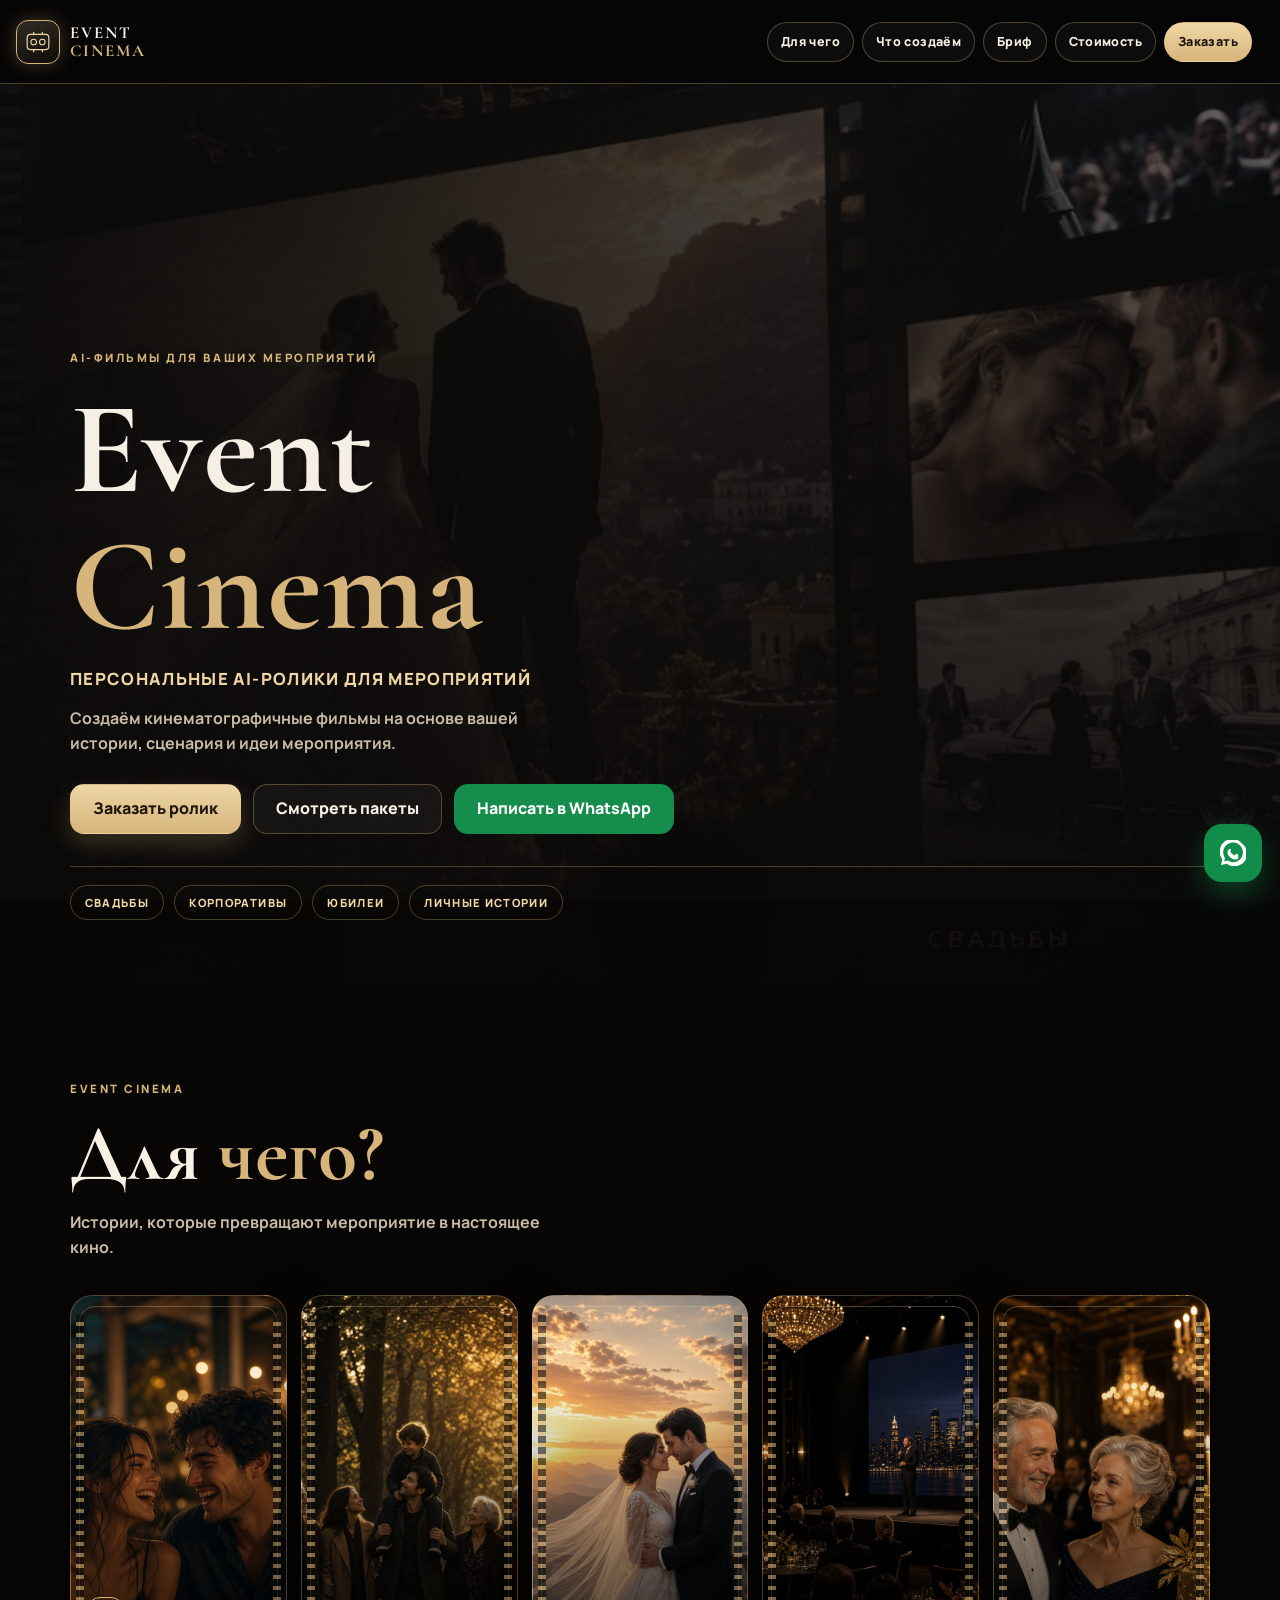
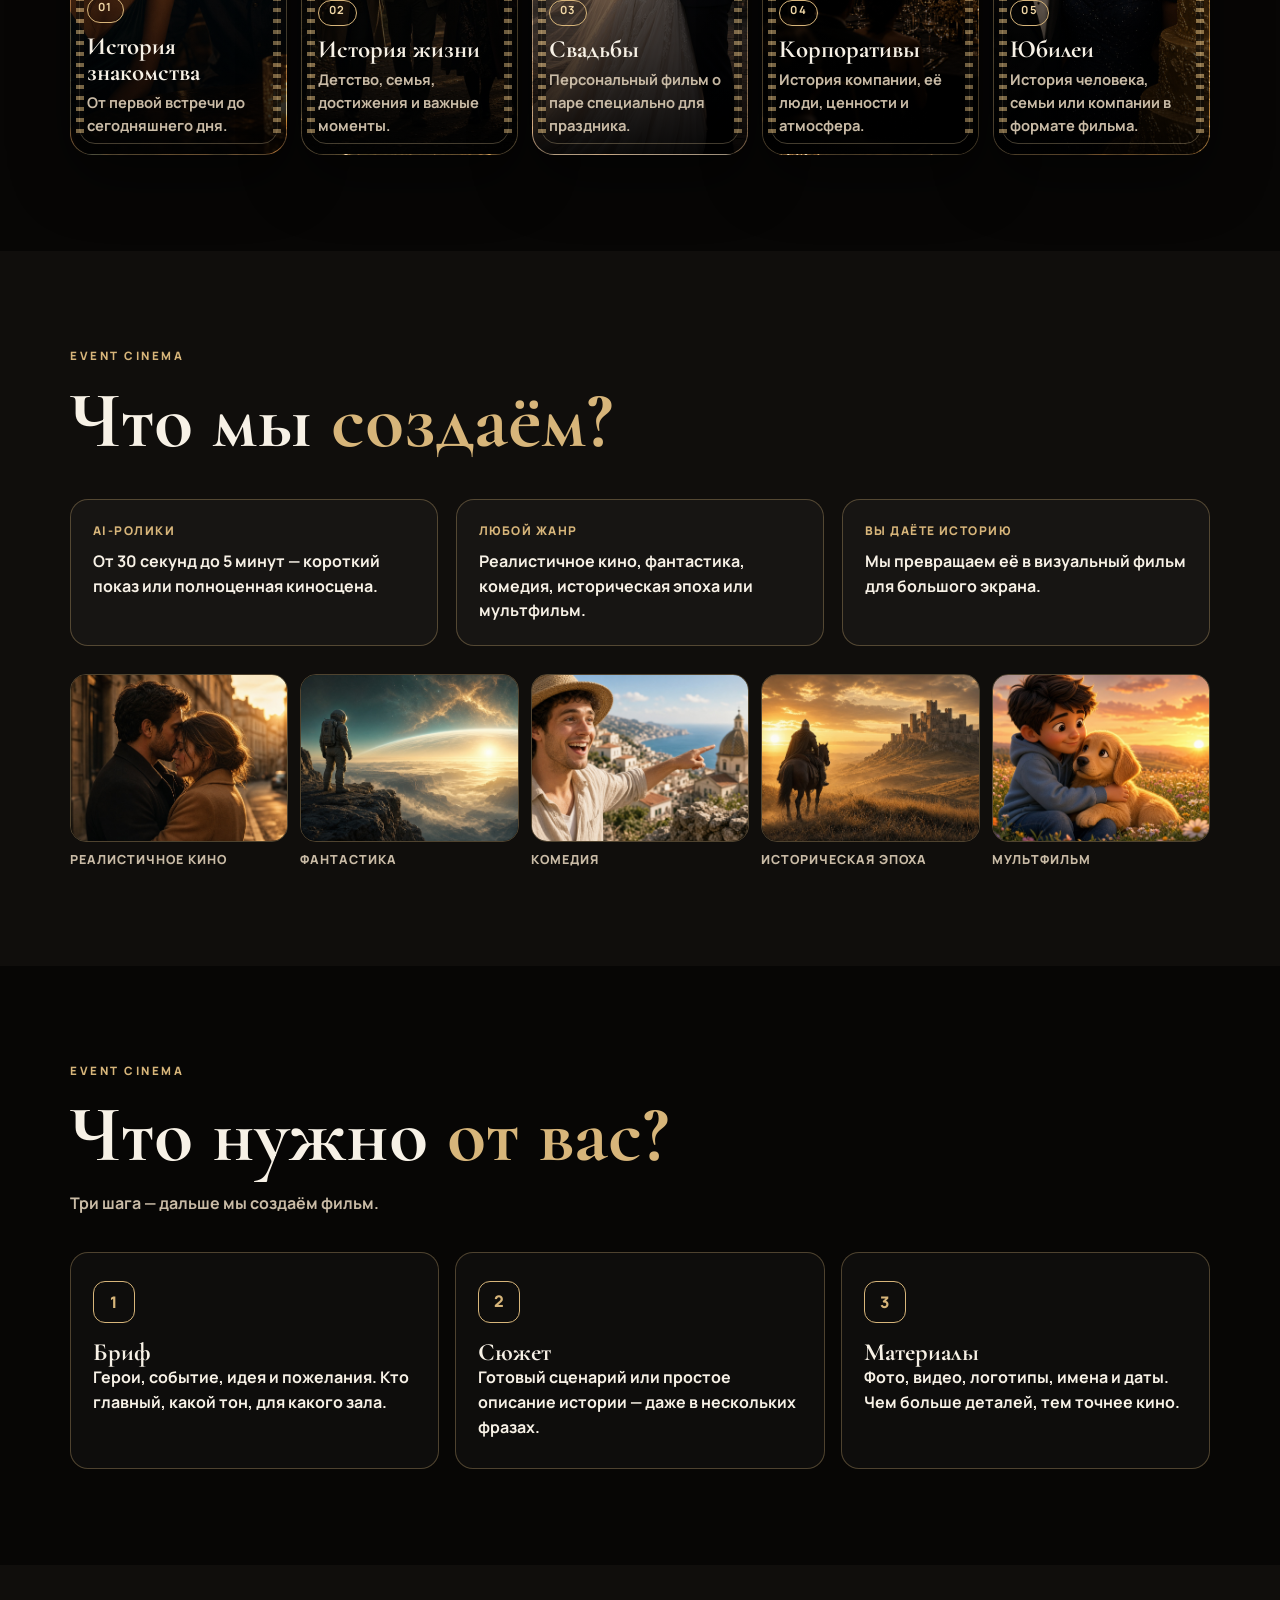
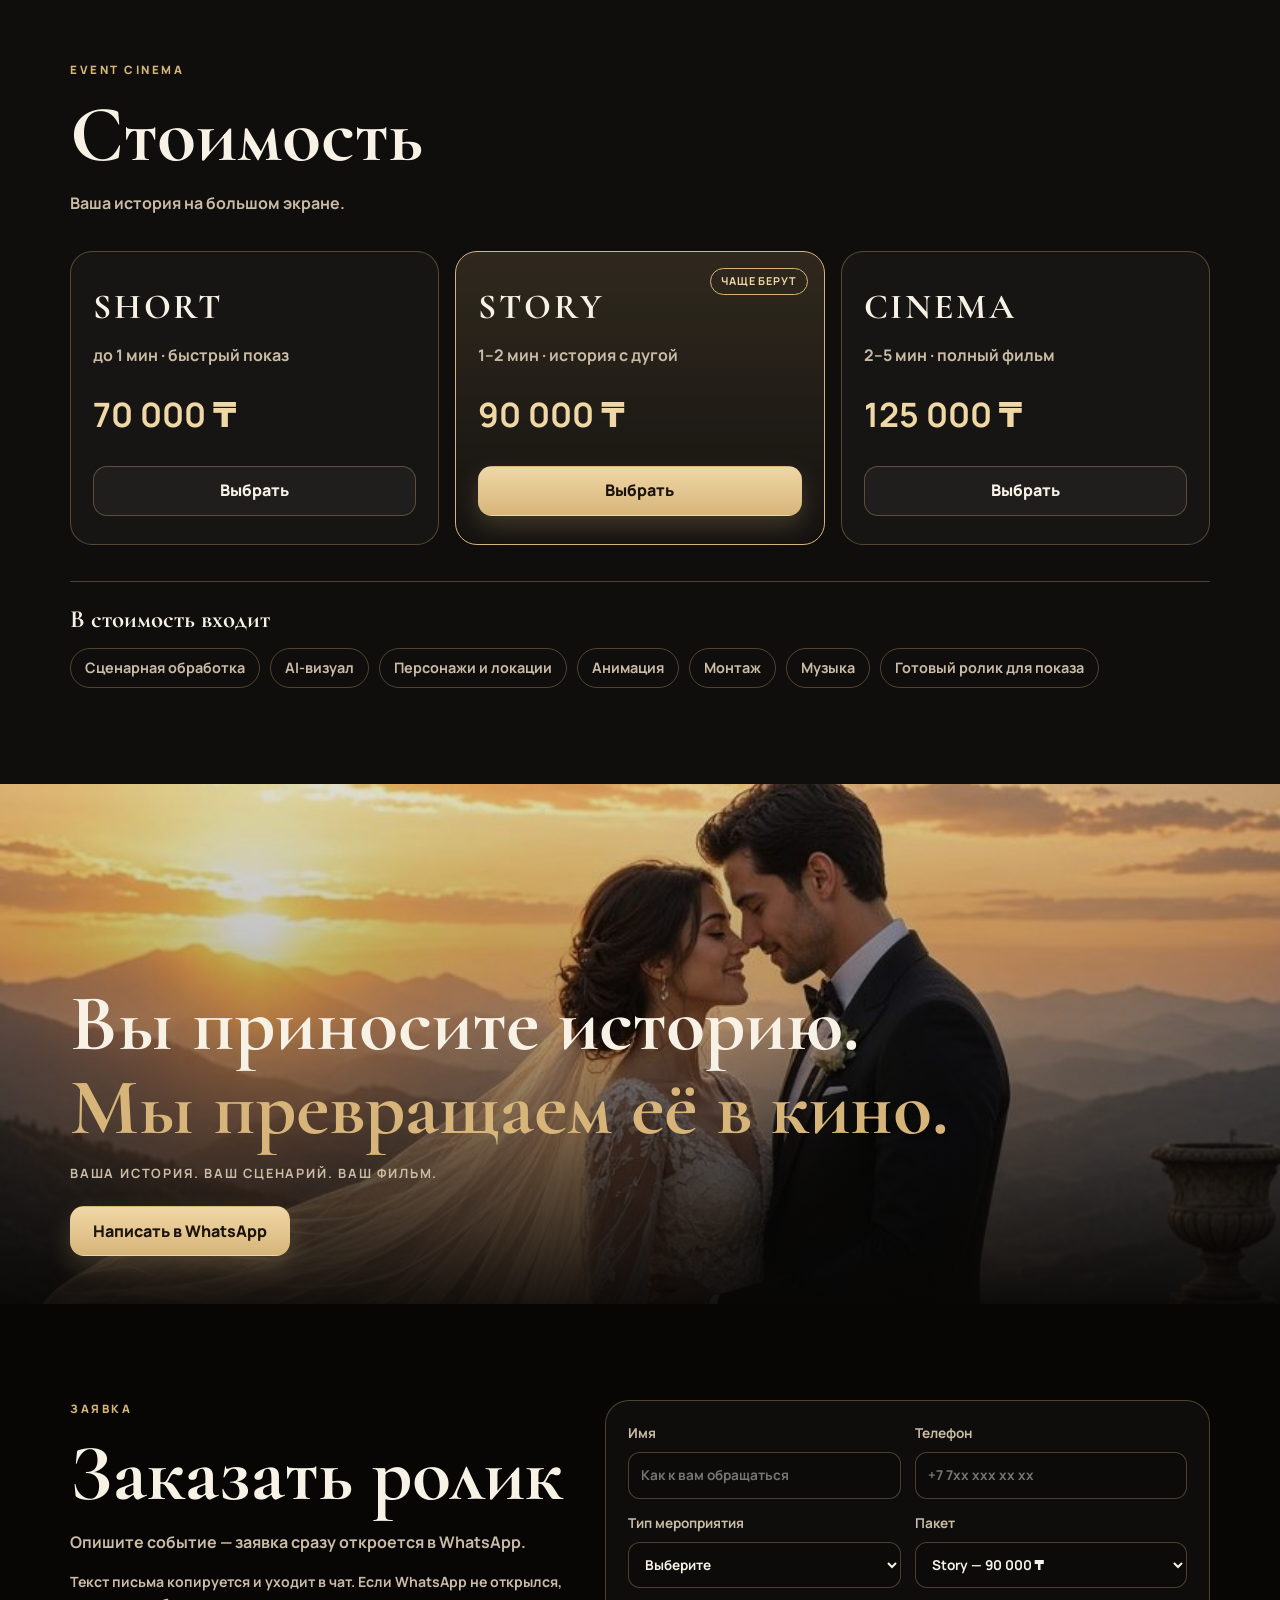
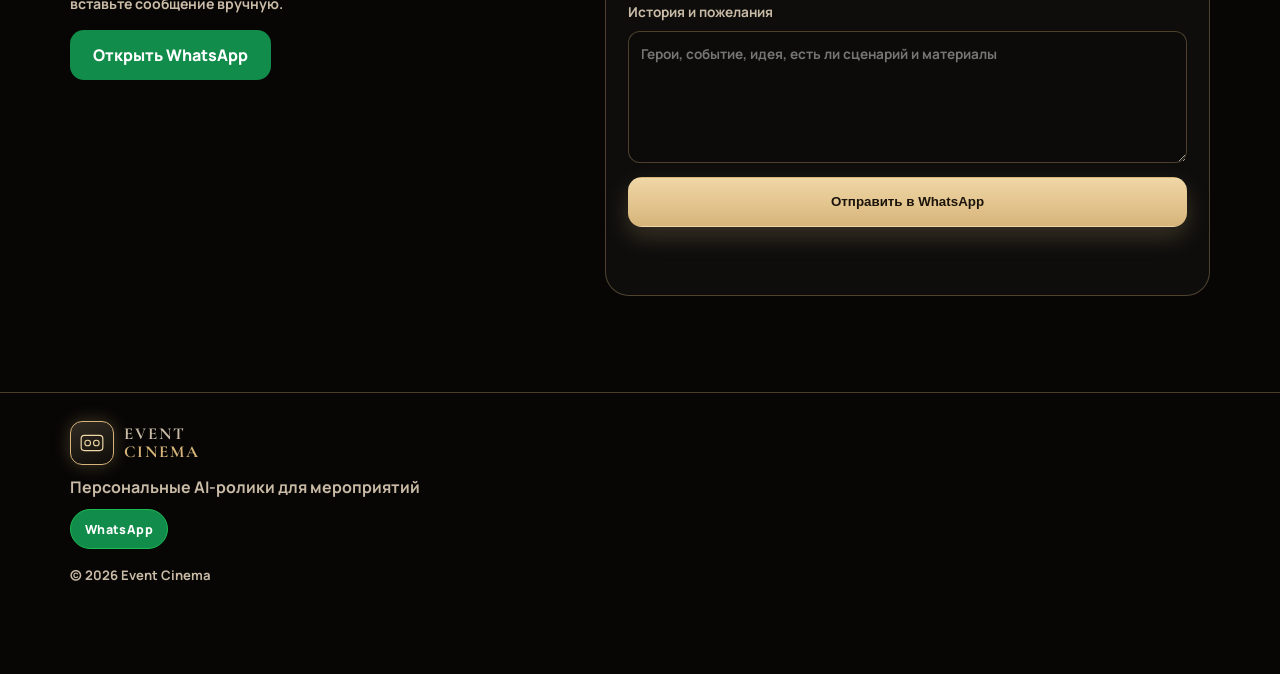
==== index.html @ 5b14eee2 "Add Event Cinema site for GitHub Pages" ====
<!DOCTYPE html>
<html lang="ru">
<head>
  <meta charset="UTF-8">
  <meta name="viewport" content="width=device-width, initial-scale=1">
  <meta name="description" content="Event Cinema — персональные AI-ролики для свадеб, корпоративов, юбилеев и личных историй. Кинематографичные фильмы по вашему сценарию.">
  <title>Event Cinema — персональные AI-ролики для мероприятий</title>
  <link rel="icon" href="favicon.svg" type="image/svg+xml">
  <link rel="preconnect" href="https://fonts.googleapis.com">
  <link rel="preconnect" href="https://fonts.gstatic.com" crossorigin>
  <link href="https://fonts.googleapis.com/css2?family=Cormorant+Garamond:ital,wght@0,700;1,700&family=Manrope:wght@600;700;800&display=swap" rel="stylesheet">
  <link rel="stylesheet" href="styles.css">
</head>
<body>
  <div class="grain" aria-hidden="true"></div>

  <header class="header" id="header">
    <a class="logo" href="#top">
      <span class="logo-badge" aria-hidden="true">
        <svg viewBox="0 0 48 48" fill="none">
          <rect x="4" y="10" width="40" height="28" rx="6" stroke="currentColor" stroke-width="2.2"/>
          <circle cx="16" cy="24" r="5.2" stroke="currentColor" stroke-width="2"/>
          <circle cx="32" cy="24" r="5.2" stroke="currentColor" stroke-width="2"/>
          <path d="M16 10V6M32 10V6M16 42v-4M32 42v-4" stroke="currentColor" stroke-width="2.2" stroke-linecap="round"/>
        </svg>
      </span>
      <span class="logo-text">
        <b>Event</b>
        <span>Cinema</span>
      </span>
    </a>
    <nav class="nav" id="nav" aria-label="Основное меню">
      <a class="nav-pill" href="#occasions">Для чего</a>
      <a class="nav-pill" href="#create">Что создаём</a>
      <a class="nav-pill" href="#brief">Бриф</a>
      <a class="nav-pill" href="#pricing">Стоимость</a>
      <a class="nav-pill nav-cta" href="#order">Заказать</a>
    </nav>
    <button class="menu-btn" id="menuBtn" type="button" aria-expanded="false" aria-controls="nav" aria-label="Открыть меню">
      <span></span><span></span><span></span>
    </button>
  </header>

  <main id="top">
    <section class="hero">
      <div class="hero-media" style="background-image:url('assets/hero.jpg')"></div>
      <div class="hero-veil"></div>
      <div class="film-edge" aria-hidden="true"></div>
      <div class="container hero-grid">
        <div class="hero-copy reveal">
          <p class="eyebrow">AI-фильмы для ваших мероприятий</p>
          <h1>
            Event<br>
            <span class="gold">Cinema</span>
          </h1>
          <p class="lead-title">Персональные AI-ролики для мероприятий</p>
          <p class="lead">Создаём кинематографичные фильмы на основе вашей истории, сценария и идеи мероприятия.</p>
          <div class="hero-actions">
            <a class="btn btn-gold" href="#order">Заказать ролик</a>
            <a class="btn btn-ghost" href="#pricing">Смотреть пакеты</a>
            <a class="btn btn-wa" href="https://wa.me/qr/BH3BXBMGSPUOH1" target="_blank" rel="noopener">Написать в WhatsApp</a>
          </div>
        </div>
        <ul class="hero-tags reveal">
          <li>Свадьбы</li>
          <li>Корпоративы</li>
          <li>Юбилеи</li>
          <li>Личные истории</li>
        </ul>
      </div>
    </section>

    <section class="section" id="occasions">
      <div class="container">
        <div class="section-head reveal">
          <p class="eyebrow">Event Cinema</p>
          <h2>Для <span class="gold">чего?</span></h2>
          <p class="section-lead">Истории, которые превращают мероприятие в настоящее кино.</p>
        </div>
        <div class="occasion-grid">
          <article class="occasion reveal" style="background-image:url('assets/occ-meet.jpg')">
            <div class="occasion-frame" aria-hidden="true"></div>
            <div class="occasion-body">
              <span class="chip">01</span>
              <h3>История знакомства</h3>
              <p>От первой встречи до сегодняшнего дня.</p>
            </div>
          </article>
          <article class="occasion reveal" style="background-image:url('assets/occ-life.jpg')">
            <div class="occasion-frame" aria-hidden="true"></div>
            <div class="occasion-body">
              <span class="chip">02</span>
              <h3>История жизни</h3>
              <p>Детство, семья, достижения и важные моменты.</p>
            </div>
          </article>
          <article class="occasion reveal" style="background-image:url('assets/occ-wedding.jpg')">
            <div class="occasion-frame" aria-hidden="true"></div>
            <div class="occasion-body">
              <span class="chip">03</span>
              <h3>Свадьбы</h3>
              <p>Персональный фильм о паре специально для праздника.</p>
            </div>
          </article>
          <article class="occasion reveal" style="background-image:url('assets/occ-corp.jpg')">
            <div class="occasion-frame" aria-hidden="true"></div>
            <div class="occasion-body">
              <span class="chip">04</span>
              <h3>Корпоративы</h3>
              <p>История компании, её люди, ценности и атмосфера.</p>
            </div>
          </article>
          <article class="occasion reveal" style="background-image:url('assets/occ-jubilee.jpg')">
            <div class="occasion-frame" aria-hidden="true"></div>
            <div class="occasion-body">
              <span class="chip">05</span>
              <h3>Юбилеи</h3>
              <p>История человека, семьи или компании в формате фильма.</p>
            </div>
          </article>
        </div>
      </div>
    </section>

    <section class="section section-alt" id="create">
      <div class="container">
        <div class="section-head reveal">
          <p class="eyebrow">Event Cinema</p>
          <h2>Что мы <span class="gold">создаём?</span></h2>
        </div>
        <div class="facts">
          <article class="fact-card reveal">
            <p class="fact-label">AI-ролики</p>
            <p>От 30 секунд до 5 минут — короткий показ или полноценная киносцена.</p>
          </article>
          <article class="fact-card reveal">
            <p class="fact-label">Любой жанр</p>
            <p>Реалистичное кино, фантастика, комедия, историческая эпоха или мультфильм.</p>
          </article>
          <article class="fact-card reveal">
            <p class="fact-label">Вы даёте историю</p>
            <p>Мы превращаем её в визуальный фильм для большого экрана.</p>
          </article>
        </div>
        <div class="genre-row">
          <figure class="reveal">
            <img src="assets/genre-real.jpg" alt="Реалистичное кино">
            <figcaption>Реалистичное кино</figcaption>
          </figure>
          <figure class="reveal">
            <img src="assets/genre-scifi.jpg" alt="Фантастика">
            <figcaption>Фантастика</figcaption>
          </figure>
          <figure class="reveal">
            <img src="assets/genre-comedy.jpg" alt="Комедия">
            <figcaption>Комедия</figcaption>
          </figure>
          <figure class="reveal">
            <img src="assets/genre-history.jpg" alt="Историческая эпоха">
            <figcaption>Историческая эпоха</figcaption>
          </figure>
          <figure class="reveal">
            <img src="assets/genre-toon.jpg" alt="Мультфильм">
            <figcaption>Мультфильм</figcaption>
          </figure>
        </div>
      </div>
    </section>

    <section class="section" id="brief">
      <div class="container">
        <div class="section-head reveal">
          <p class="eyebrow">Event Cinema</p>
          <h2>Что нужно <span class="gold">от вас?</span></h2>
          <p class="section-lead">Три шага — дальше мы создаём фильм.</p>
        </div>
        <ol class="steps">
          <li class="reveal">
            <span class="step-num">1</span>
            <h3>Бриф</h3>
            <p>Герои, событие, идея и пожелания. Кто главный, какой тон, для какого зала.</p>
          </li>
          <li class="reveal">
            <span class="step-num">2</span>
            <h3>Сюжет</h3>
            <p>Готовый сценарий или простое описание истории — даже в нескольких фразах.</p>
          </li>
          <li class="reveal">
            <span class="step-num">3</span>
            <h3>Материалы</h3>
            <p>Фото, видео, логотипы, имена и даты. Чем больше деталей, тем точнее кино.</p>
          </li>
        </ol>
      </div>
    </section>

    <section class="section section-alt" id="pricing">
      <div class="container">
        <div class="section-head reveal">
          <p class="eyebrow">Event Cinema</p>
          <h2>Стоимость</h2>
          <p class="section-lead">Ваша история на большом экране.</p>
        </div>
        <div class="price-grid">
          <article class="price-card reveal">
            <p class="price-name">Short</p>
            <p class="price-meta">до 1 мин · быстрый показ</p>
            <p class="price-value">70 000 ₸</p>
            <a class="btn btn-ghost" href="#order" data-plan="Short">Выбрать</a>
          </article>
          <article class="price-card featured reveal">
            <span class="badge">Чаще берут</span>
            <p class="price-name">Story</p>
            <p class="price-meta">1–2 мин · история с дугой</p>
            <p class="price-value">90 000 ₸</p>
            <a class="btn btn-gold" href="#order" data-plan="Story">Выбрать</a>
          </article>
          <article class="price-card reveal">
            <p class="price-name">Cinema</p>
            <p class="price-meta">2–5 мин · полный фильм</p>
            <p class="price-value">125 000 ₸</p>
            <a class="btn btn-ghost" href="#order" data-plan="Cinema">Выбрать</a>
          </article>
        </div>
        <div class="includes reveal">
          <h3>В стоимость входит</h3>
          <ul>
            <li>Сценарная обработка</li>
            <li>AI-визуал</li>
            <li>Персонажи и локации</li>
            <li>Анимация</li>
            <li>Монтаж</li>
            <li>Музыка</li>
            <li>Готовый ролик для показа</li>
          </ul>
        </div>
      </div>
    </section>

    <section class="cta-band">
      <div class="cta-media" style="background-image:url('assets/cta.jpg')"></div>
      <div class="container cta-inner reveal">
        <h2>Вы приносите историю.<br><span class="gold">Мы превращаем её в кино.</span></h2>
        <p>Ваша история. Ваш сценарий. Ваш фильм.</p>
        <a class="btn btn-gold" href="https://wa.me/qr/BH3BXBMGSPUOH1" target="_blank" rel="noopener">Написать в WhatsApp</a>
      </div>
    </section>

    <section class="section" id="order">
      <div class="container order-wrap">
        <div class="reveal">
          <p class="eyebrow">Заявка</p>
          <h2>Заказать ролик</h2>
          <p class="section-lead">Опишите событие — заявка сразу откроется в WhatsApp.</p>
          <p class="fineprint" id="contactHint">Текст письма копируется и уходит в чат. Если WhatsApp не открылся, вставьте сообщение вручную.</p>
          <a class="btn btn-wa" href="https://wa.me/qr/BH3BXBMGSPUOH1" target="_blank" rel="noopener">Открыть WhatsApp</a>
        </div>
        <form class="order-form reveal" id="orderForm">
          <label>
            Имя
            <input name="name" type="text" required autocomplete="name" placeholder="Как к вам обращаться">
          </label>
          <label>
            Телефон
            <input name="contact" type="text" required autocomplete="tel" placeholder="+7 7xx xxx xx xx">
          </label>
          <label>
            Тип мероприятия
            <select name="event" required>
              <option value="" disabled selected>Выберите</option>
              <option>Свадьба</option>
              <option>История знакомства</option>
              <option>История жизни</option>
              <option>Корпоратив</option>
              <option>Юбилей</option>
              <option>Другое</option>
            </select>
          </label>
          <label>
            Пакет
            <select name="plan" id="planSelect">
              <option>Short — 70 000 ₸</option>
              <option selected>Story — 90 000 ₸</option>
              <option>Cinema — 125 000 ₸</option>
              <option>Пока не знаю</option>
            </select>
          </label>
          <label class="full">
            История и пожелания
            <textarea name="story" rows="5" placeholder="Герои, событие, идея, есть ли сценарий и материалы"></textarea>
          </label>
          <button class="btn btn-gold full" type="submit">Отправить в WhatsApp</button>
          <p class="form-status" id="formStatus" role="status"></p>
        </form>
      </div>
    </section>
  </main>

  <footer class="footer">
    <div class="container footer-inner">
      <a class="logo" href="#top">
        <span class="logo-badge" aria-hidden="true">
          <svg viewBox="0 0 48 48" fill="none">
            <rect x="4" y="10" width="40" height="28" rx="6" stroke="currentColor" stroke-width="2.2"/>
            <circle cx="16" cy="24" r="5.2" stroke="currentColor" stroke-width="2"/>
            <circle cx="32" cy="24" r="5.2" stroke="currentColor" stroke-width="2"/>
          </svg>
        </span>
        <span class="logo-text"><b>Event</b> <span>Cinema</span></span>
      </a>
      <p>Персональные AI-ролики для мероприятий</p>
      <a class="nav-pill nav-wa" href="https://wa.me/qr/BH3BXBMGSPUOH1" target="_blank" rel="noopener">WhatsApp</a>
      <p class="copy">© <span id="year"></span> Event Cinema</p>
    </div>
  </footer>

  <a class="wa-float" href="https://wa.me/qr/BH3BXBMGSPUOH1" target="_blank" rel="noopener" aria-label="Написать в WhatsApp">
    <svg viewBox="0 0 24 24" width="26" height="26" aria-hidden="true"><path fill="currentColor" d="M20.5 3.5A11 11 0 0 0 2.1 17.7L1 23l5.4-1.1A11 11 0 1 0 20.5 3.5zm-8.5 17a9.1 9.1 0 0 1-4.6-1.3l-.3-.2-3.2.7.7-3.1-.2-.3A9.1 9.1 0 1 1 12 20.5zm5-6.8c-.3-.1-1.6-.8-1.8-.9s-.4-.1-.6.1-.7.9-.8 1-.3.2-.6.1a7.4 7.4 0 0 1-2.2-1.4 8.2 8.2 0 0 1-1.5-1.9c-.2-.3 0-.4.1-.6l.4-.4.1-.3a1.6 1.6 0 0 0 0-.6 1.3 1.3 0 0 0-.6-.5h-.5c-.2 0-.6.1-.9.5s-1.2 1.1-1.2 2.8 1.2 3.2 1.4 3.4a10.5 10.5 0 0 0 4 2.7c1.6.5 2.2.4 3 .2a2.5 2.5 0 0 0 1.6-1.1 2 2 0 0 0 .1-1.1c-.1-.2-.3-.2-.6-.3z"/></svg>
  </a>

  <script src="script.js"></script>
</body>
</html>
---- styles.css ----
:root {
  --bg: #070605;
  --bg-2: #100e0c;
  --ink: #f7f1e6;
  --muted: #c9bba6;
  --gold: #d7b57a;
  --gold-2: #f0d7a6;
  --line: rgba(215, 181, 122, 0.32);
  --shadow: 0 24px 60px rgba(0, 0, 0, 0.45);
  --radius: 18px;
  --header: 84px;
}

*,
*::before,
*::after {
  box-sizing: border-box;
}

html {
  scroll-behavior: smooth;
}

body {
  margin: 0;
  font-family: Manrope, system-ui, sans-serif;
  font-weight: 700;
  color: var(--ink);
  background: var(--bg);
  line-height: 1.55;
}

img {
  max-width: 100%;
  display: block;
}

a {
  color: inherit;
  text-decoration: none;
}

h1, h2, h3 {
  font-family: "Cormorant Garamond", Georgia, serif;
  font-weight: 700;
  line-height: 1.05;
  margin: 0;
}

h1 {
  font-size: clamp(3.6rem, 12vw, 8.2rem);
  letter-spacing: 0.01em;
}

h2 {
  font-size: clamp(2.6rem, 7vw, 5rem);
}

h3 {
  font-size: 1.55rem;
}

p {
  margin: 0;
  font-weight: 700;
}

.gold {
  color: var(--gold);
}

.container {
  width: min(1140px, calc(100% - 32px));
  margin: 0 auto;
}

.grain {
  pointer-events: none;
  position: fixed;
  inset: 0;
  z-index: 8;
  opacity: 0.08;
  background-image: url("data:image/svg+xml,%3Csvg xmlns='http://www.w3.org/2000/svg' width='160' height='160'%3E%3Cfilter id='n'%3E%3CfeTurbulence type='fractalNoise' baseFrequency='.85' numOctaves='4' stitchTiles='stitch'/%3E%3C/filter%3E%3Crect width='100%25' height='100%25' filter='url(%23n)' opacity='.55'/%3E%3C/svg%3E");
}

.header {
  position: sticky;
  top: 0;
  z-index: 20;
  min-height: var(--header);
  display: grid;
  grid-template-columns: auto 1fr auto;
  align-items: center;
  gap: 12px;
  padding: 10px 16px;
  background: rgba(7, 6, 5, 0.82);
  backdrop-filter: blur(18px);
  border-bottom: 1px solid var(--line);
}

.header.is-scrolled {
  box-shadow: 0 12px 40px rgba(0, 0, 0, 0.35);
}

.logo {
  display: flex;
  align-items: center;
  gap: 10px;
}

.logo-badge {
  width: 44px;
  height: 44px;
  border-radius: 12px;
  display: grid;
  place-items: center;
  color: var(--gold-2);
  background: linear-gradient(160deg, rgba(240, 215, 166, 0.18), rgba(215, 181, 122, 0.04));
  border: 1px solid var(--gold);
  box-shadow: 0 0 18px rgba(215, 181, 122, 0.28);
  animation: glow 3.2s ease-in-out infinite;
}

.logo-badge svg {
  width: 26px;
  height: 26px;
}

.logo-text {
  display: flex;
  flex-direction: column;
  line-height: 1.05;
  text-transform: uppercase;
  letter-spacing: 0.16em;
  font-size: 0.72rem;
}

.logo-text b,
.logo-text span {
  font-family: "Cormorant Garamond", Georgia, serif;
  font-weight: 700;
  font-size: 1.05rem;
  font-style: normal;
  letter-spacing: 0.12em;
}

.logo-text span {
  color: var(--gold);
}

.nav {
  display: flex;
  align-items: center;
  gap: 8px;
  flex-wrap: wrap;
  justify-content: flex-end;
}

.nav-pill {
  display: inline-flex;
  align-items: center;
  justify-content: center;
  min-height: 40px;
  padding: 0 13px;
  border-radius: 999px;
  border: 1px solid var(--line);
  background: rgba(255, 255, 255, 0.03);
  font-size: 0.78rem;
  font-weight: 800;
  letter-spacing: 0.03em;
  white-space: nowrap;
  transition: 0.25s ease;
}

.nav-pill:hover {
  border-color: var(--gold);
  color: var(--gold-2);
  transform: translateY(-1px);
}

.nav-cta {
  background: linear-gradient(180deg, var(--gold-2), var(--gold));
  color: #1b140c;
  border-color: transparent;
}

.nav-cta:hover {
  color: #1b140c;
}

.nav-wa {
  background: #128c4a;
  border-color: #1db954;
  color: #fff;
  gap: 8px;
  min-width: 42px;
  padding: 0 14px;
}

.nav-wa svg {
  flex-shrink: 0;
}

@media (min-width: 761px) {
  .header .nav-wa span {
    position: absolute;
    width: 1px;
    height: 1px;
    overflow: hidden;
    clip: rect(0 0 0 0);
  }

  .header .nav-wa {
    width: 42px;
    padding: 0;
    border-radius: 12px;
  }
}

.nav-wa:hover {
  color: #fff;
}

.menu-btn {
  display: none;
  width: 46px;
  height: 46px;
  border: 1px solid var(--line);
  border-radius: 12px;
  background: rgba(255, 255, 255, 0.04);
  padding: 10px;
  flex-direction: column;
  justify-content: center;
  gap: 6px;
}

.menu-btn span {
  display: block;
  height: 2px;
  background: var(--ink);
}

.hero {
  position: relative;
  min-height: min(100svh, 920px);
  display: flex;
  align-items: flex-end;
  overflow: hidden;
  padding: 48px 0 64px;
}

.hero-media,
.hero-veil {
  position: absolute;
  inset: 0;
}

.hero-media {
  background-size: cover;
  background-position: 70% center;
  animation: kenburns 22s ease-in-out infinite alternate;
}

.hero-veil {
  background:
    linear-gradient(90deg, rgba(7, 6, 5, 0.96) 0%, rgba(7, 6, 5, 0.78) 34%, rgba(7, 6, 5, 0.28) 100%),
    linear-gradient(180deg, rgba(7, 6, 5, 0.35), rgba(7, 6, 5, 0.88));
}

.film-edge {
  position: absolute;
  left: 0;
  top: 0;
  bottom: 0;
  width: 22px;
  z-index: 1;
  background:
    repeating-linear-gradient(
      to bottom,
      #111 0 10px,
      transparent 10px 22px
    );
  opacity: 0.55;
  mask-image: linear-gradient(#000, transparent);
}

.hero-grid {
  position: relative;
  z-index: 1;
  display: grid;
  gap: 32px;
}

.eyebrow {
  color: var(--gold);
  letter-spacing: 0.22em;
  text-transform: uppercase;
  font-size: 0.72rem;
  font-weight: 800;
  margin-bottom: 14px;
}

.lead-title {
  margin-top: 10px;
  font-size: 1.05rem;
  letter-spacing: 0.08em;
  text-transform: uppercase;
  color: var(--gold-2);
  font-weight: 800;
}

.lead,
.section-lead {
  max-width: 46ch;
  color: var(--muted);
  margin-top: 14px;
}

.hero-actions {
  display: flex;
  flex-wrap: wrap;
  gap: 12px;
  margin-top: 28px;
}

.btn {
  display: inline-flex;
  align-items: center;
  justify-content: center;
  min-height: 50px;
  padding: 0 22px;
  border-radius: 14px;
  border: 1px solid transparent;
  font-weight: 800;
  cursor: pointer;
  position: relative;
  overflow: hidden;
  transition: transform 0.25s ease, box-shadow 0.25s ease;
}

.btn:hover {
  transform: translateY(-2px);
}

.btn-gold {
  background: linear-gradient(180deg, var(--gold-2), var(--gold));
  color: #1b140c;
  box-shadow: 0 10px 24px rgba(215, 181, 122, 0.22);
}

.btn-gold::after {
  content: "";
  position: absolute;
  inset: 0;
  background: linear-gradient(110deg, transparent 30%, rgba(255, 255, 255, 0.35), transparent 70%);
  transform: translateX(-120%);
  animation: shine 3.4s ease-in-out infinite;
}

.btn-ghost {
  border-color: var(--line);
  background: rgba(255, 255, 255, 0.04);
}

.btn-wa {
  background: #128c4a;
  color: #fff;
}

.hero-tags {
  list-style: none;
  margin: 0;
  padding: 18px 0 0;
  display: flex;
  flex-wrap: wrap;
  gap: 10px;
  border-top: 1px solid var(--line);
}

.hero-tags li {
  border: 1px solid var(--line);
  border-radius: 999px;
  padding: 8px 14px;
  letter-spacing: 0.12em;
  text-transform: uppercase;
  font-size: 0.7rem;
  font-weight: 800;
  color: var(--gold-2);
}

.section,
#order,
.hero {
  scroll-margin-top: 92px;
}

.section {
  padding: 96px 0;
}

.section-alt {
  background: var(--bg-2);
}

.section-head {
  margin-bottom: 36px;
}

.occasion-grid {
  display: grid;
  grid-template-columns: repeat(5, 1fr);
  gap: 14px;
}

.occasion {
  min-height: 460px;
  border-radius: 22px;
  background-size: cover;
  background-position: center;
  position: relative;
  overflow: hidden;
  box-shadow: var(--shadow);
  border: 1px solid var(--line);
  transition: transform 0.45s ease, border-color 0.45s ease;
}

.occasion:hover {
  transform: translateY(-8px);
  border-color: var(--gold);
}

.occasion::after {
  content: "";
  position: absolute;
  inset: 0;
  background: linear-gradient(180deg, transparent 18%, rgba(0, 0, 0, 0.9));
}

.occasion-frame {
  position: absolute;
  inset: 10px 8px;
  border: 1px solid rgba(240, 215, 166, 0.28);
  border-radius: 16px;
  z-index: 1;
  pointer-events: none;
}

.occasion-frame::before,
.occasion-frame::after {
  content: "";
  position: absolute;
  top: 8px;
  bottom: 8px;
  width: 8px;
  background: repeating-linear-gradient(#0b0a08 0 7px, var(--gold) 7px 11px);
  opacity: 0.55;
}

.occasion-frame::before { left: -4px; }
.occasion-frame::after { right: -4px; }

.occasion-body {
  position: absolute;
  z-index: 1;
  left: 16px;
  right: 16px;
  bottom: 18px;
}

.chip {
  display: inline-flex;
  min-height: 26px;
  padding: 0 10px;
  border-radius: 999px;
  border: 1px solid var(--gold);
  color: var(--gold-2);
  font-size: 0.7rem;
  letter-spacing: 0.12em;
  margin-bottom: 10px;
}

.occasion p {
  color: var(--muted);
  font-size: 0.92rem;
  margin-top: 6px;
}

.facts {
  display: grid;
  grid-template-columns: repeat(3, 1fr);
  gap: 18px;
  margin-bottom: 28px;
}

.fact-card {
  border: 1px solid var(--line);
  border-radius: 18px;
  padding: 22px;
  background: rgba(255, 255, 255, 0.03);
}

.fact-label {
  color: var(--gold);
  letter-spacing: 0.12em;
  text-transform: uppercase;
  font-size: 0.75rem;
  font-weight: 800;
  margin-bottom: 8px;
}

.genre-row {
  display: grid;
  grid-template-columns: repeat(5, 1fr);
  gap: 12px;
}

.genre-row figure {
  margin: 0;
}

.genre-row img {
  height: 168px;
  width: 100%;
  object-fit: cover;
  border-radius: 16px;
  border: 1px solid var(--line);
  transition: transform 0.4s ease;
}

.genre-row figure:hover img {
  transform: scale(1.04);
}

.genre-row figcaption {
  margin-top: 8px;
  font-size: 0.78rem;
  letter-spacing: 0.08em;
  text-transform: uppercase;
  color: var(--muted);
  font-weight: 800;
}

.steps {
  list-style: none;
  margin: 0;
  padding: 0;
  display: grid;
  grid-template-columns: repeat(3, 1fr);
  gap: 16px;
}

.steps li {
  background: rgba(255, 255, 255, 0.03);
  border: 1px solid var(--line);
  border-radius: var(--radius);
  padding: 28px 22px;
  transition: border-color 0.3s ease, transform 0.3s ease;
}

.steps li:hover {
  border-color: var(--gold);
  transform: translateY(-4px);
}

.step-num {
  display: inline-flex;
  width: 42px;
  height: 42px;
  align-items: center;
  justify-content: center;
  border: 1px solid var(--gold);
  border-radius: 12px;
  color: var(--gold);
  margin-bottom: 16px;
  font-weight: 800;
}

.price-grid {
  display: grid;
  grid-template-columns: repeat(3, 1fr);
  gap: 16px;
}

.price-card {
  border: 1px solid var(--line);
  border-radius: 22px;
  padding: 28px 22px;
  background: rgba(255, 255, 255, 0.03);
  display: flex;
  flex-direction: column;
  gap: 8px;
  min-height: 280px;
  position: relative;
}

.price-card.featured {
  border-color: var(--gold);
  background: linear-gradient(180deg, rgba(215, 181, 122, 0.16), rgba(255, 255, 255, 0.02));
  transform: translateY(-8px);
}

.badge {
  position: absolute;
  top: 16px;
  right: 16px;
  font-size: 0.68rem;
  letter-spacing: 0.08em;
  text-transform: uppercase;
  border: 1px solid var(--gold);
  border-radius: 999px;
  padding: 4px 10px;
  color: var(--gold-2);
}

.price-name {
  font-family: "Cormorant Garamond", Georgia, serif;
  font-size: 2.2rem;
  letter-spacing: 0.08em;
  text-transform: uppercase;
}

.price-meta {
  color: var(--muted);
}

.price-value {
  font-size: 2.1rem;
  color: var(--gold-2);
  margin: 12px 0 18px;
}

.price-card .btn {
  margin-top: auto;
}

.includes {
  margin-top: 36px;
  border-top: 1px solid var(--line);
  padding-top: 24px;
}

.includes ul {
  display: flex;
  flex-wrap: wrap;
  gap: 10px;
  padding: 16px 0 0;
  margin: 0;
  list-style: none;
}

.includes li {
  border: 1px solid var(--line);
  border-radius: 999px;
  padding: 8px 14px;
  color: var(--muted);
  font-size: 0.9rem;
}

.cta-band {
  position: relative;
  min-height: 520px;
  display: flex;
  align-items: flex-end;
  overflow: hidden;
}

.cta-media {
  position: absolute;
  inset: 0;
  background-size: cover;
  background-position: center 28%;
}

.cta-band::after {
  content: "";
  position: absolute;
  inset: 0;
  background: linear-gradient(180deg, rgba(7, 6, 5, 0.12) 0%, rgba(7, 6, 5, 0.28) 45%, rgba(7, 6, 5, 0.92) 100%);
}

.cta-inner {
  position: relative;
  z-index: 1;
  padding: 48px 0;
}

.cta-inner p {
  margin: 14px 0 22px;
  letter-spacing: 0.14em;
  text-transform: uppercase;
  color: var(--muted);
  font-size: 0.8rem;
}

.order-wrap {
  display: grid;
  grid-template-columns: 0.9fr 1.1fr;
  gap: 40px;
  align-items: start;
}

.order-form {
  display: grid;
  grid-template-columns: 1fr 1fr;
  gap: 14px;
  background: rgba(255, 255, 255, 0.03);
  border: 1px solid var(--line);
  border-radius: 24px;
  padding: 22px;
}

.order-form label {
  display: grid;
  gap: 8px;
  font-size: 0.85rem;
  color: var(--muted);
}

.order-form .full {
  grid-column: 1 / -1;
}

input,
select,
textarea {
  width: 100%;
  border: 1px solid var(--line);
  background: #0c0b0a;
  color: var(--ink);
  border-radius: 12px;
  padding: 12px;
  font: inherit;
  font-weight: 700;
}

textarea {
  resize: vertical;
}

.fineprint,
.form-status {
  color: var(--muted);
  font-size: 0.88rem;
  margin: 16px 0;
}

.footer {
  border-top: 1px solid var(--line);
  padding: 28px 0 88px;
}

.footer-inner {
  display: grid;
  gap: 10px;
  color: var(--muted);
  justify-items: start;
}

.footer .copy {
  margin-top: 6px;
  font-size: 0.82rem;
}

.wa-float {
  position: fixed;
  right: 18px;
  bottom: 18px;
  z-index: 30;
  width: 58px;
  height: 58px;
  border-radius: 18px;
  display: grid;
  place-items: center;
  background: #128c4a;
  color: #fff;
  box-shadow: 0 12px 30px rgba(18, 140, 74, 0.4);
  animation: floaty 3s ease-in-out infinite;
}

.reveal {
  opacity: 0;
  transform: translateY(24px);
  animation: rise 0.8s ease forwards;
}

.occasion.reveal:nth-child(2) { animation-delay: 0.08s; }
.occasion.reveal:nth-child(3) { animation-delay: 0.16s; }
.occasion.reveal:nth-child(4) { animation-delay: 0.24s; }
.occasion.reveal:nth-child(5) { animation-delay: 0.32s; }

@keyframes kenburns {
  from { transform: scale(1.04) translateX(0); }
  to { transform: scale(1.12) translateX(-2%); }
}

@keyframes shine {
  0%, 55% { transform: translateX(-120%); }
  75% { transform: translateX(120%); }
  100% { transform: translateX(120%); }
}

@keyframes glow {
  0%, 100% { box-shadow: 0 0 12px rgba(215, 181, 122, 0.2); }
  50% { box-shadow: 0 0 22px rgba(215, 181, 122, 0.5); }
}

@keyframes rise {
  to { opacity: 1; transform: none; }
}

@keyframes floaty {
  0%, 100% { transform: translateY(0); }
  50% { transform: translateY(-6px); }
}

@media (max-width: 1100px) {
  .nav-pill {
    padding: 0 12px;
    font-size: 0.75rem;
  }
}

@media (max-width: 980px) {
  .occasion-grid,
  .genre-row,
  .facts,
  .steps,
  .price-grid,
  .order-wrap,
  .order-form {
    grid-template-columns: 1fr 1fr;
  }

  .price-card.featured {
    transform: none;
  }

  .occasion:last-child {
    grid-column: 1 / -1;
  }
}

@media (max-width: 760px) {
  .menu-btn {
    display: flex;
  }

  .nav {
    display: none;
    position: absolute;
    top: var(--header);
    left: 0;
    right: 0;
    background: rgba(7, 6, 5, 0.97);
    flex-direction: column;
    align-items: stretch;
    padding: 12px 16px 20px;
    gap: 8px;
    border-bottom: 1px solid var(--line);
  }

  .nav.open {
    display: flex;
  }

  .nav-pill {
    min-height: 46px;
    justify-content: center;
  }

  .hero {
    min-height: 100svh;
    padding-bottom: 36px;
  }

  .occasion-grid,
  .genre-row,
  .facts,
  .steps,
  .price-grid,
  .order-form {
    grid-template-columns: 1fr;
  }

  .occasion {
    min-height: 360px;
  }

  .occasion:last-child {
    grid-column: auto;
  }

  .section {
    padding: 64px 0;
  }

  .genre-row img {
    height: 200px;
  }

  .film-edge {
    display: none;
  }
}

@media (prefers-reduced-motion: reduce) {
  html { scroll-behavior: auto; }
  .hero-media,
  .cta-media,
  .logo-badge,
  .btn-gold::after,
  .wa-float,
  .reveal {
    animation: none !important;
    opacity: 1;
    transform: none;
  }
}
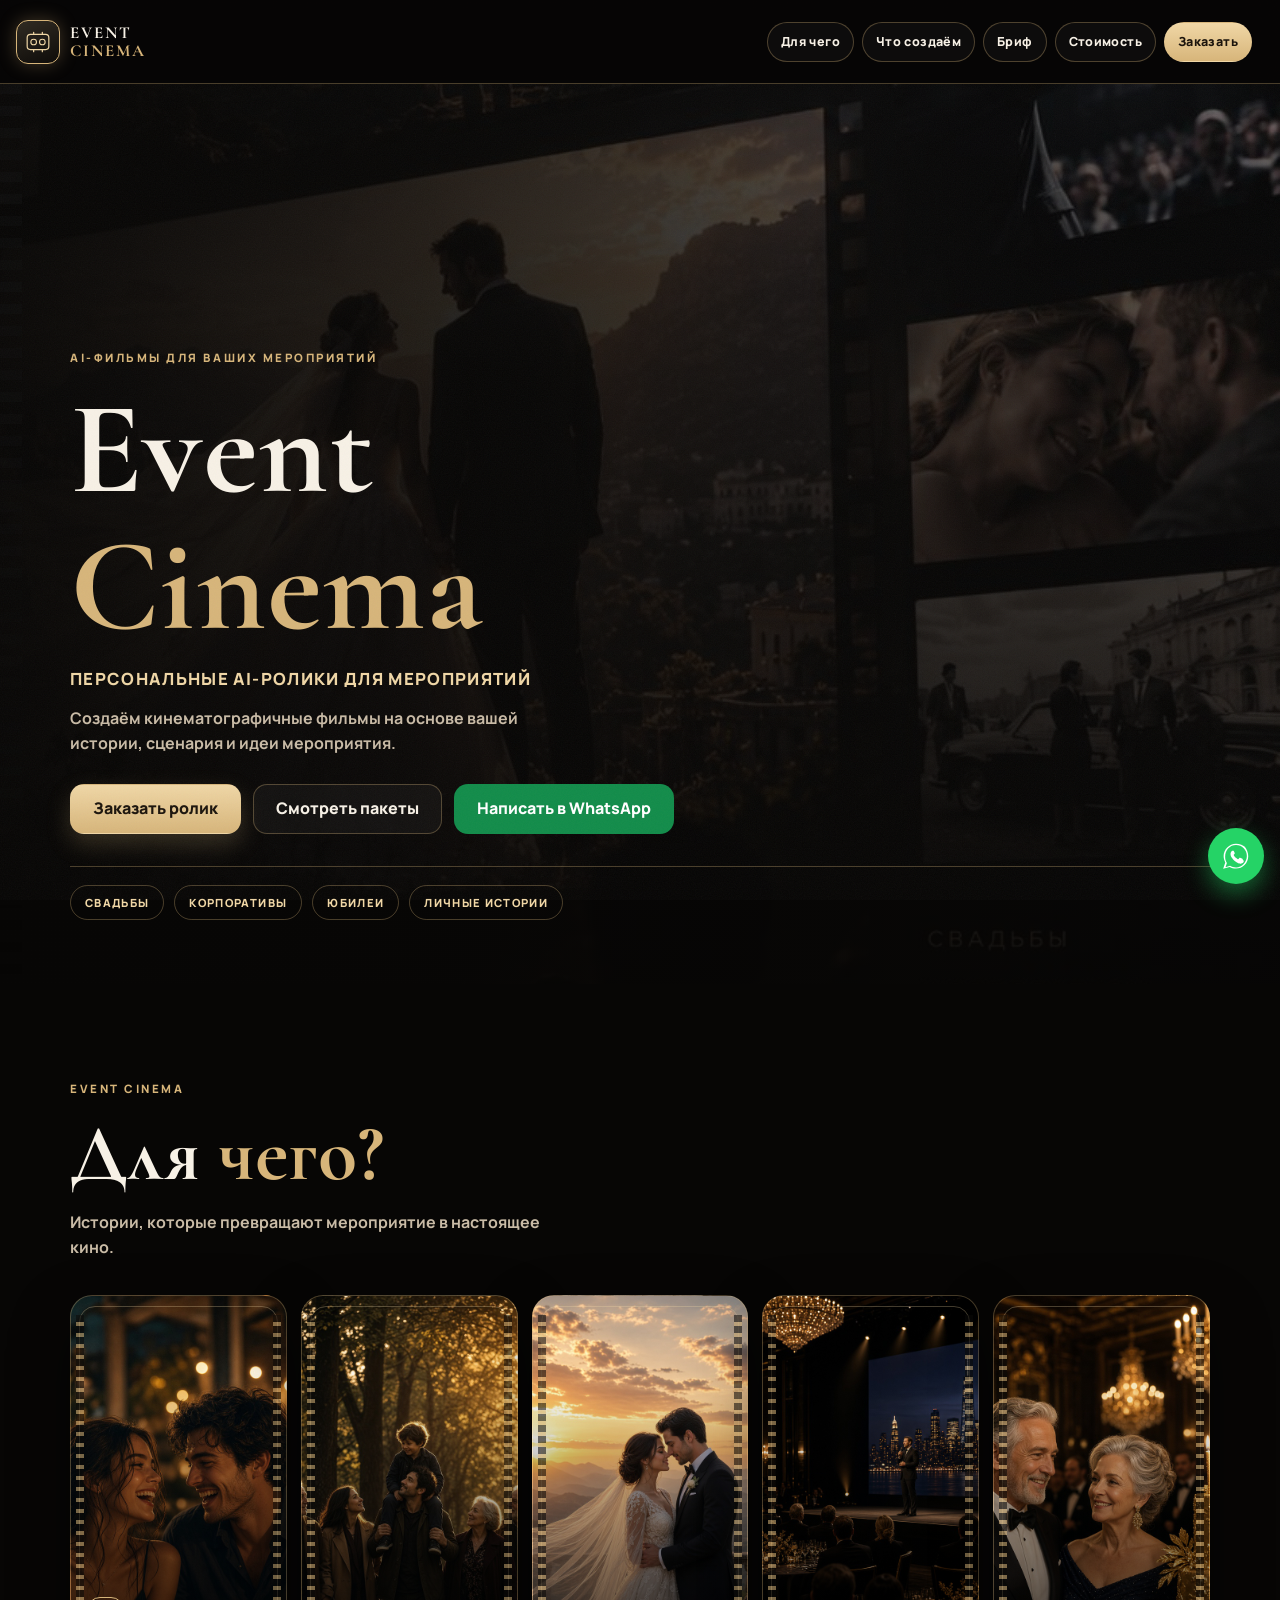
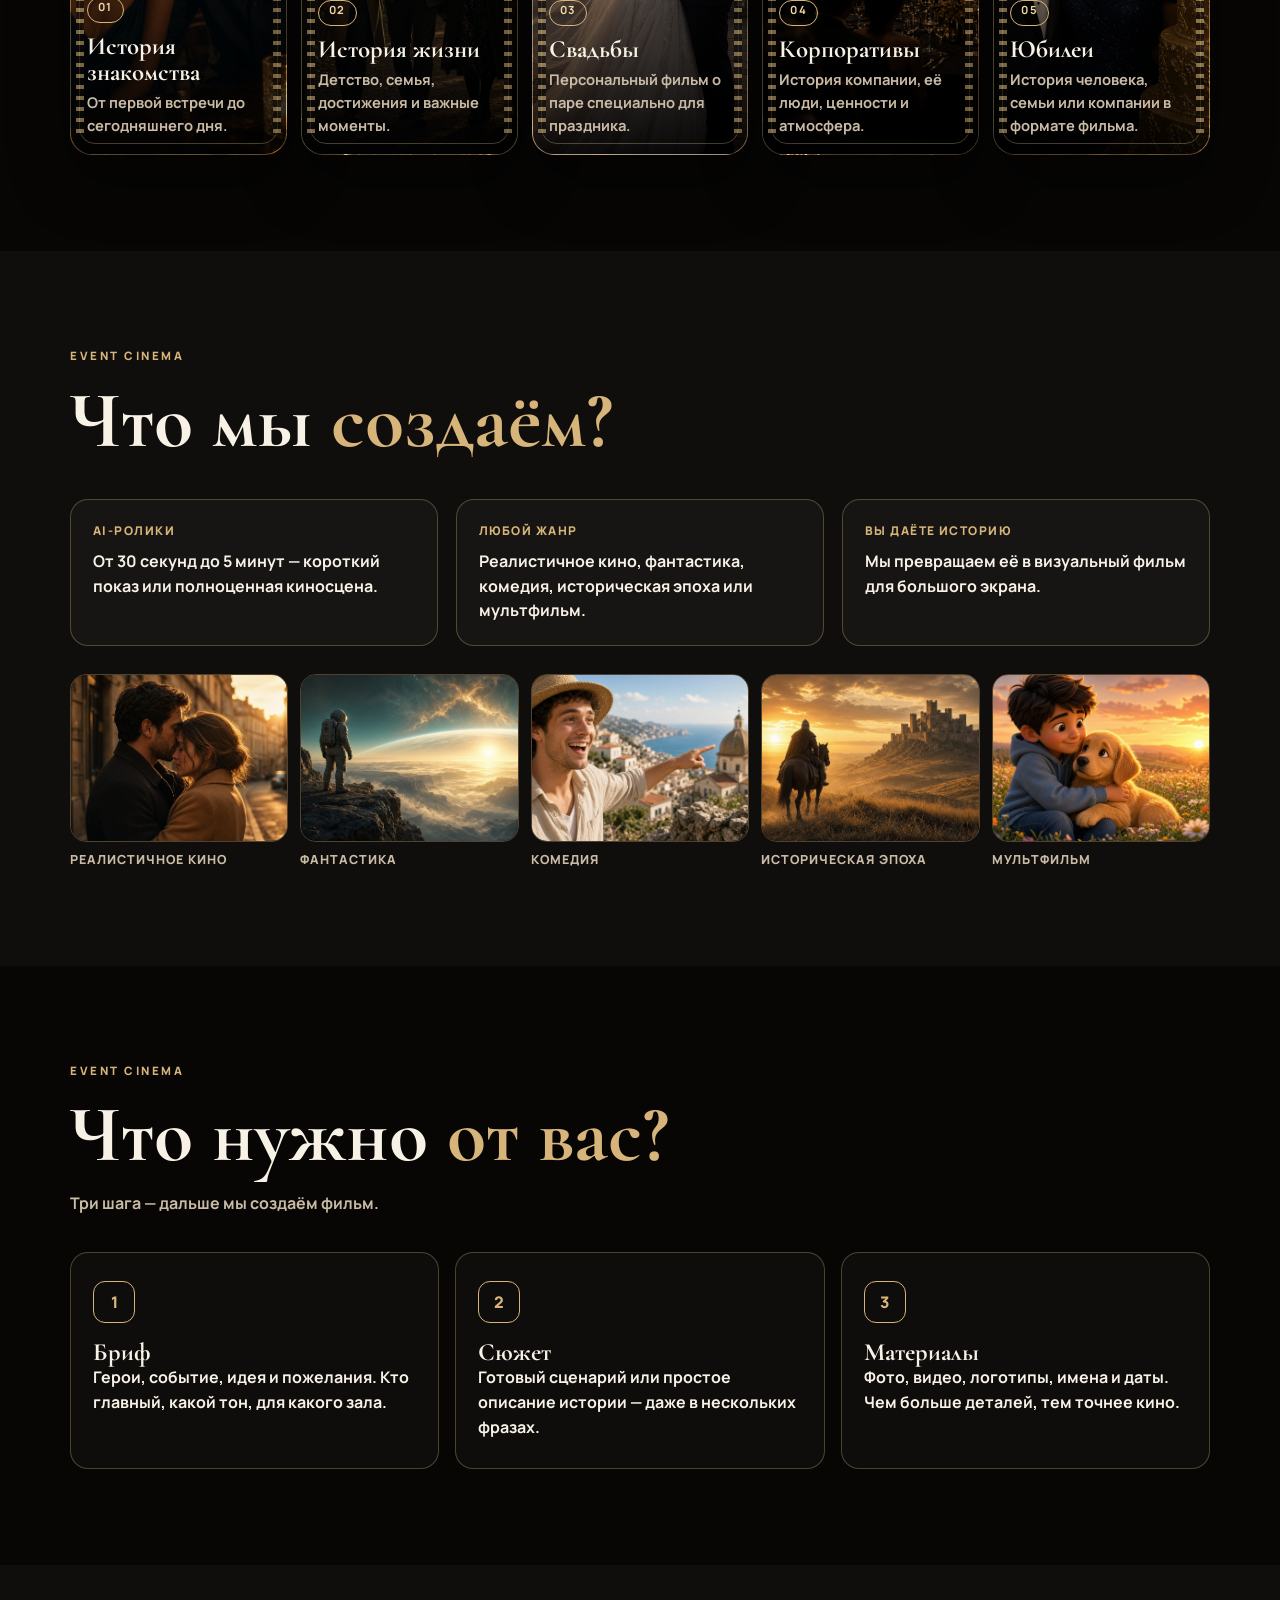
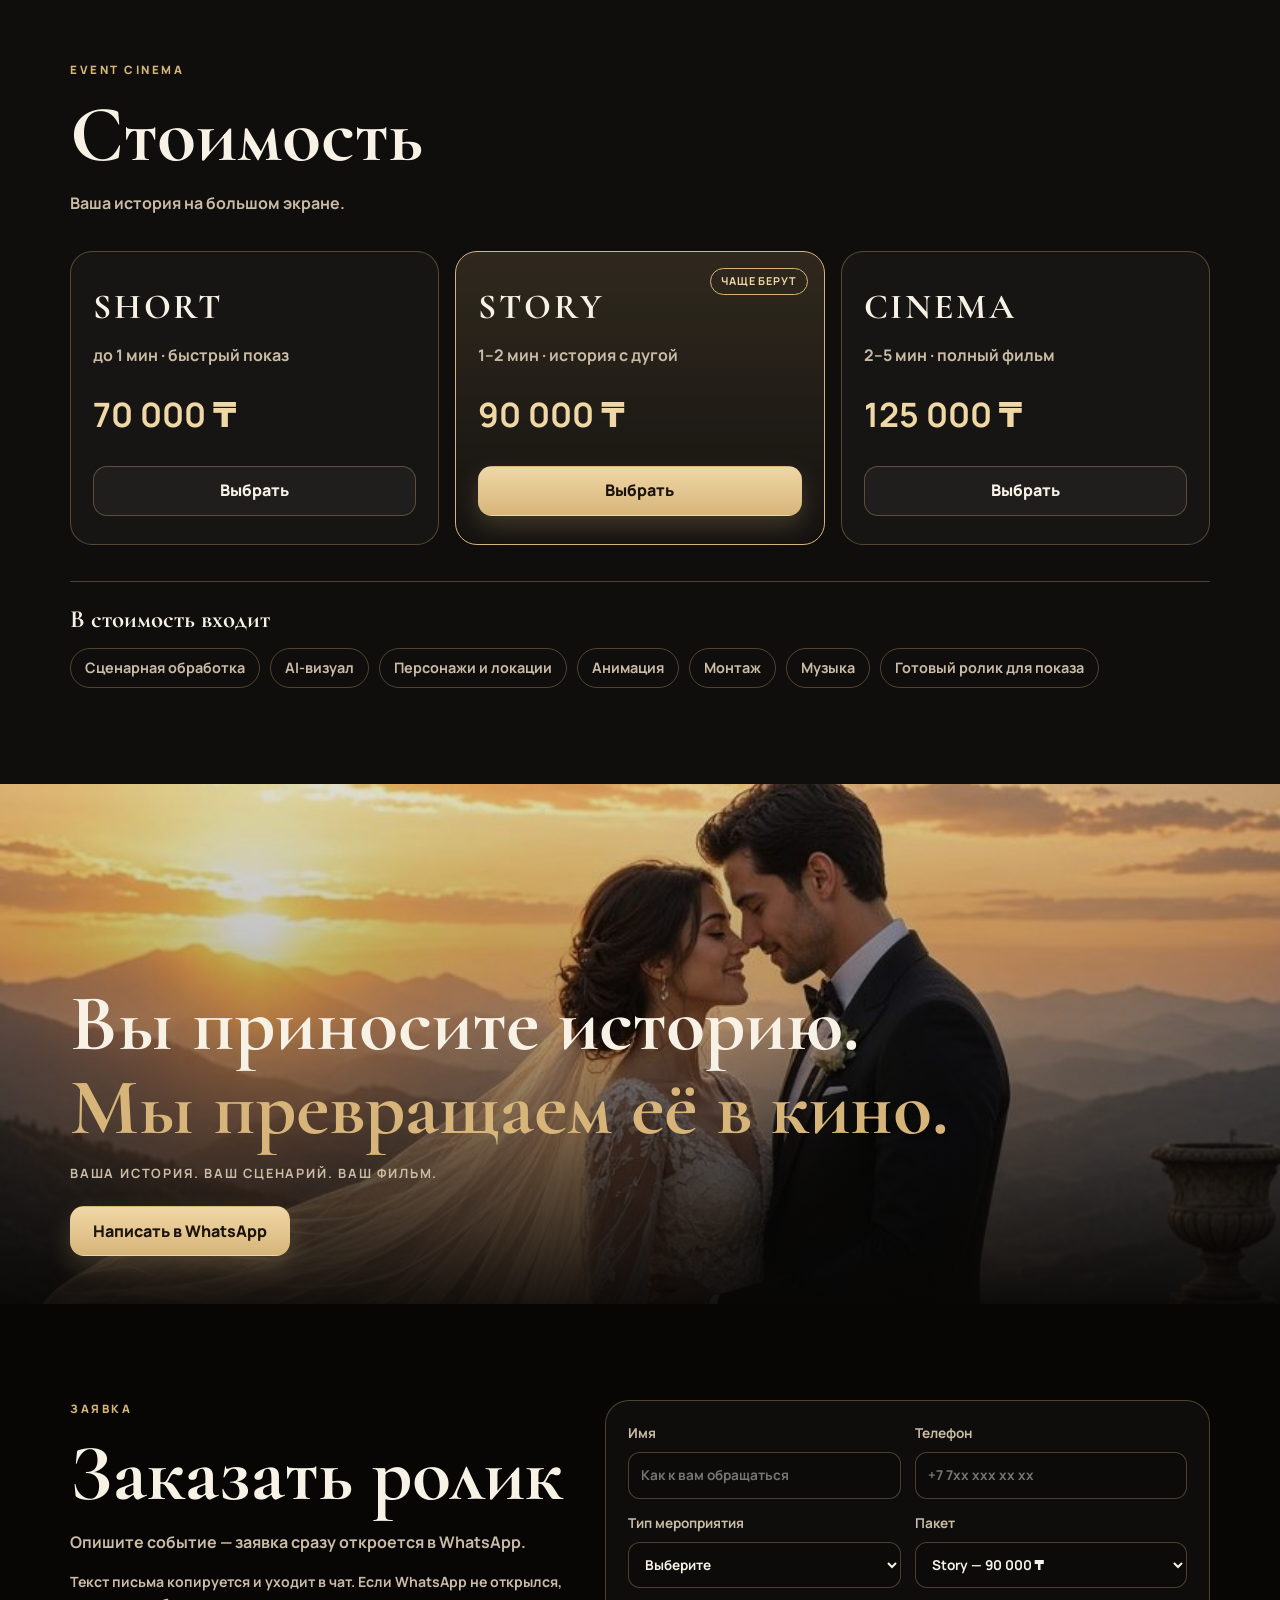
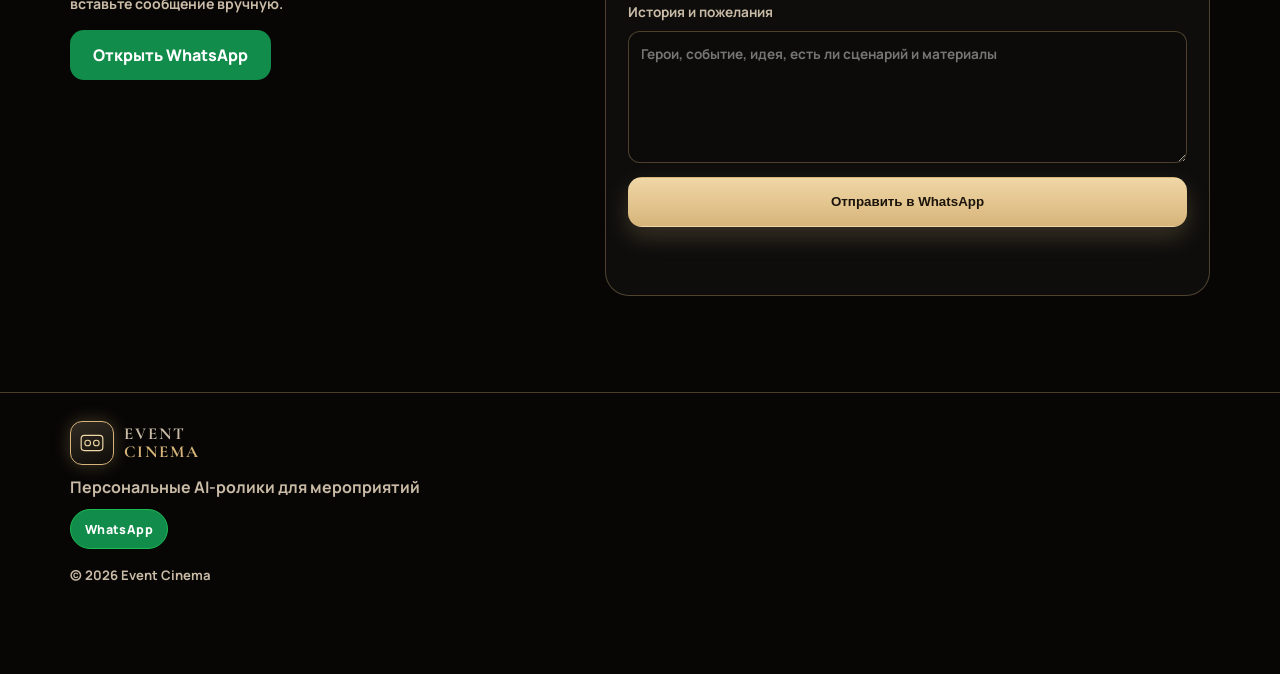
==== commit fbf6899e: "Fix mobile form layout and WhatsApp chat button" ====
--- a/index.html
+++ b/index.html
@@ -314,8 +314,8 @@
     </div>
   </footer>
 
-  <a class="wa-float" href="https://wa.me/qr/BH3BXBMGSPUOH1" target="_blank" rel="noopener" aria-label="Написать в WhatsApp">
-    <svg viewBox="0 0 24 24" width="26" height="26" aria-hidden="true"><path fill="currentColor" d="M20.5 3.5A11 11 0 0 0 2.1 17.7L1 23l5.4-1.1A11 11 0 1 0 20.5 3.5zm-8.5 17a9.1 9.1 0 0 1-4.6-1.3l-.3-.2-3.2.7.7-3.1-.2-.3A9.1 9.1 0 1 1 12 20.5zm5-6.8c-.3-.1-1.6-.8-1.8-.9s-.4-.1-.6.1-.7.9-.8 1-.3.2-.6.1a7.4 7.4 0 0 1-2.2-1.4 8.2 8.2 0 0 1-1.5-1.9c-.2-.3 0-.4.1-.6l.4-.4.1-.3a1.6 1.6 0 0 0 0-.6 1.3 1.3 0 0 0-.6-.5h-.5c-.2 0-.6.1-.9.5s-1.2 1.1-1.2 2.8 1.2 3.2 1.4 3.4a10.5 10.5 0 0 0 4 2.7c1.6.5 2.2.4 3 .2a2.5 2.5 0 0 0 1.6-1.1 2 2 0 0 0 .1-1.1c-.1-.2-.3-.2-.6-.3z"/></svg>
+  <a class="wa-float" href="https://wa.me/qr/BH3BXBMGSPUOH1" aria-label="Написать в WhatsApp">
+    <svg viewBox="0 0 24 24" aria-hidden="true"><path fill="currentColor" d="M17.5 14.4c-.3-.1-1.6-.8-1.9-.9-.2-.1-.4-.1-.6.1s-.7.9-.8 1c-.2.1-.3.2-.6.1-1.6-.8-2.7-1.8-3.5-3.3-.1-.3 0-.4.1-.6l.5-.6c.1-.1.1-.3.2-.4 0-.2 0-.4-.1-.5l-.6-1.4c-.2-.4-.4-.4-.6-.4h-.5c-.2 0-.5.1-.8.4-.3.3-1 1-1 2.5s1.1 2.9 1.2 3.1c.2.3 2.1 3.2 5.1 4.4 1.9.8 2.3.7 3.1.6.5-.1 1.6-.6 1.8-1.3.2-.6.2-1.2.1-1.3 0-.2-.2-.2-.5-.3zM12.1 21.8h-.1c-1.8 0-3.6-.5-5.1-1.4L3 21.6l1.2-3.7c-1-1.6-1.5-3.4-1.5-5.3C2.7 6.8 6.9 2.6 12 2.6c2.5 0 4.8 1 6.6 2.7 1.8 1.8 2.7 4.1 2.7 6.6 0 5.2-4.2 9.9-9.2 9.9zm8.2-17C18.2 2.6 15.2 1.4 12 1.4 6.2 1.4 1.4 6.2 1.4 12.1c0 1.9.5 3.8 1.4 5.4L1 23l5.6-1.5c1.6.9 3.4 1.3 5.2 1.3h.1c5.8 0 10.6-4.7 10.6-10.6 0-3.2-1.3-6.2-3.2-8.4z"/></svg>
   </a>
 
   <script src="script.js"></script>
--- a/styles.css
+++ b/styles.css
@@ -763,18 +763,25 @@
 
 .wa-float {
   position: fixed;
-  right: 18px;
-  bottom: 18px;
+  right: max(16px, env(safe-area-inset-right));
+  bottom: max(16px, env(safe-area-inset-bottom));
   z-index: 30;
-  width: 58px;
-  height: 58px;
-  border-radius: 18px;
-  display: grid;
-  place-items: center;
-  background: #128c4a;
+  width: 56px;
+  height: 56px;
+  border-radius: 50%;
+  display: flex;
+  align-items: center;
+  justify-content: center;
+  background: #25d366;
   color: #fff;
-  box-shadow: 0 12px 30px rgba(18, 140, 74, 0.4);
-  animation: floaty 3s ease-in-out infinite;
+  box-shadow: 0 10px 24px rgba(37, 211, 102, 0.45);
+  line-height: 0;
+}
+
+.wa-float svg {
+  display: block;
+  width: 28px;
+  height: 28px;
 }
 
 .reveal {
@@ -826,9 +833,12 @@
   .facts,
   .steps,
   .price-grid,
-  .order-wrap,
   .order-form {
     grid-template-columns: 1fr 1fr;
+  }
+
+  .order-wrap {
+    grid-template-columns: 1fr;
   }
 
   .price-card.featured {
@@ -878,8 +888,17 @@
   .facts,
   .steps,
   .price-grid,
+  .order-wrap,
   .order-form {
     grid-template-columns: 1fr;
+  }
+
+  .order-form {
+    padding: 16px;
+  }
+
+  .footer {
+    padding-bottom: 110px;
   }
 
   .occasion {
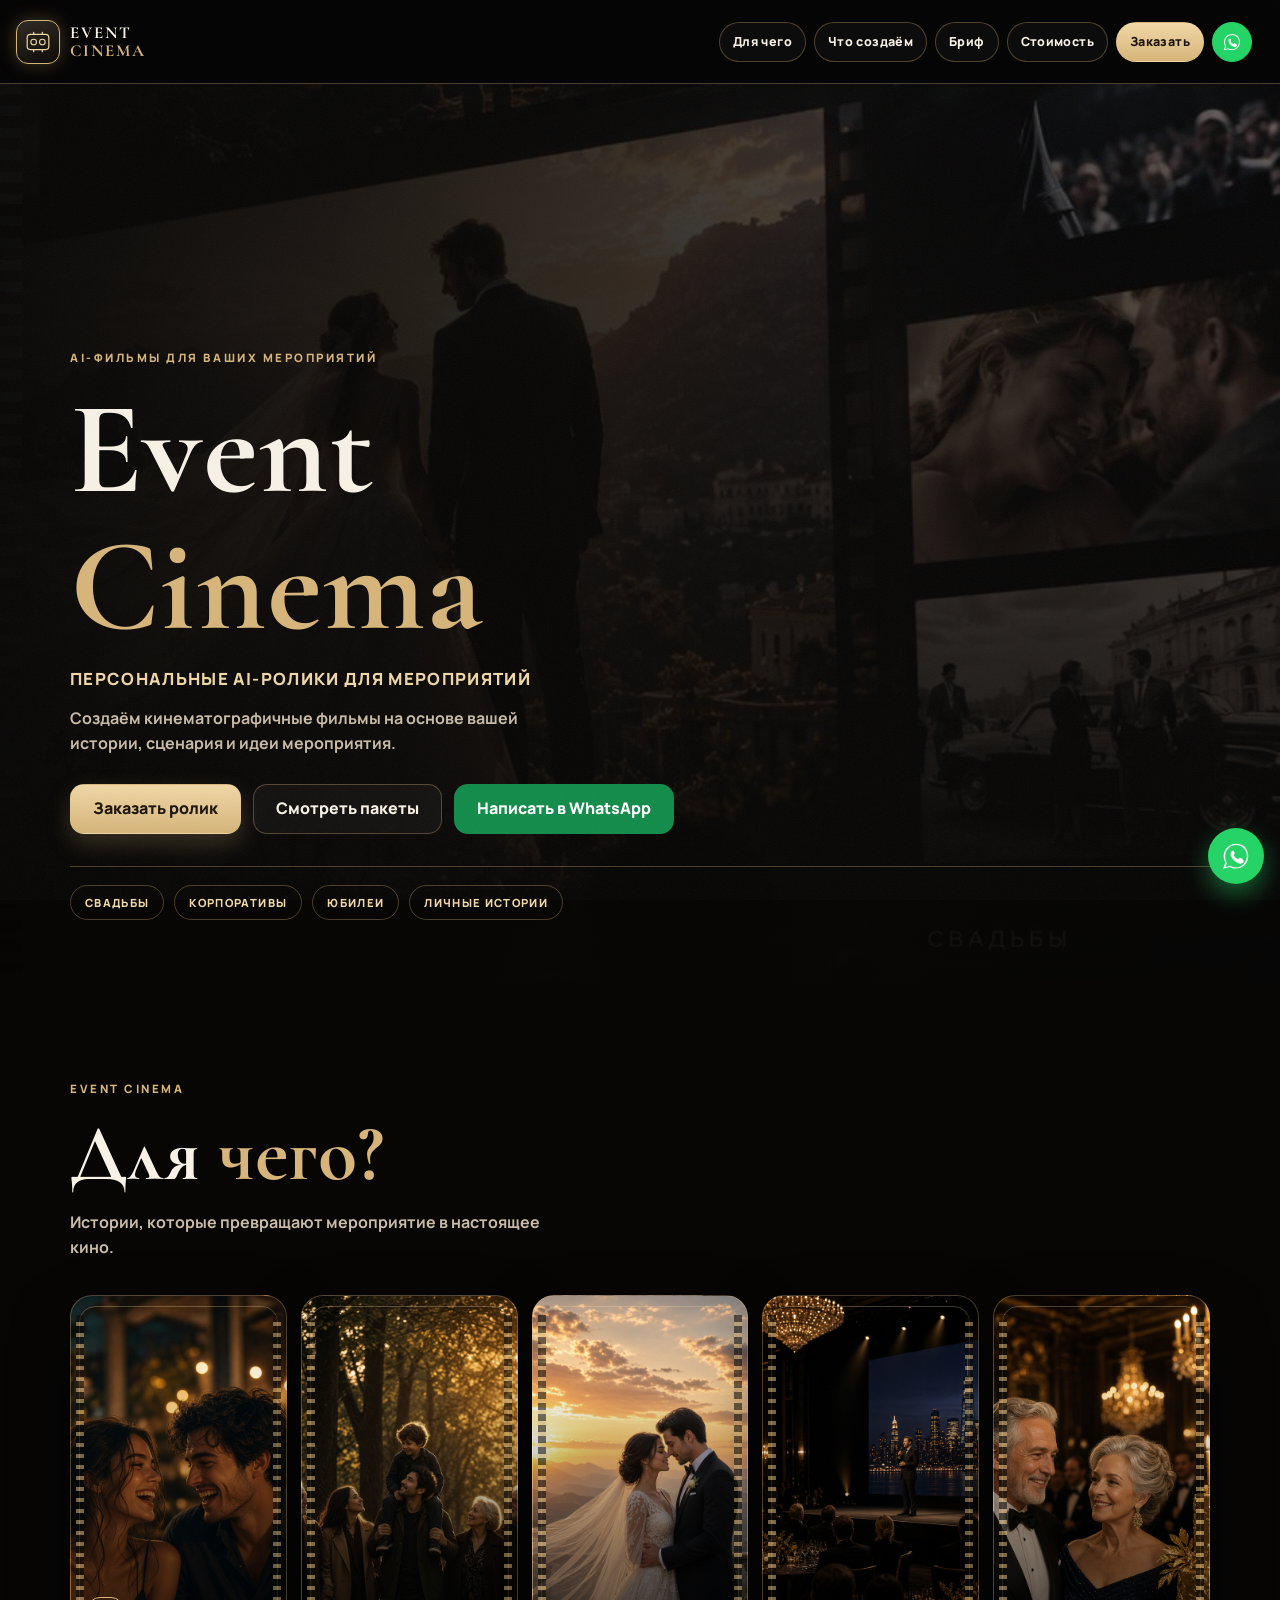
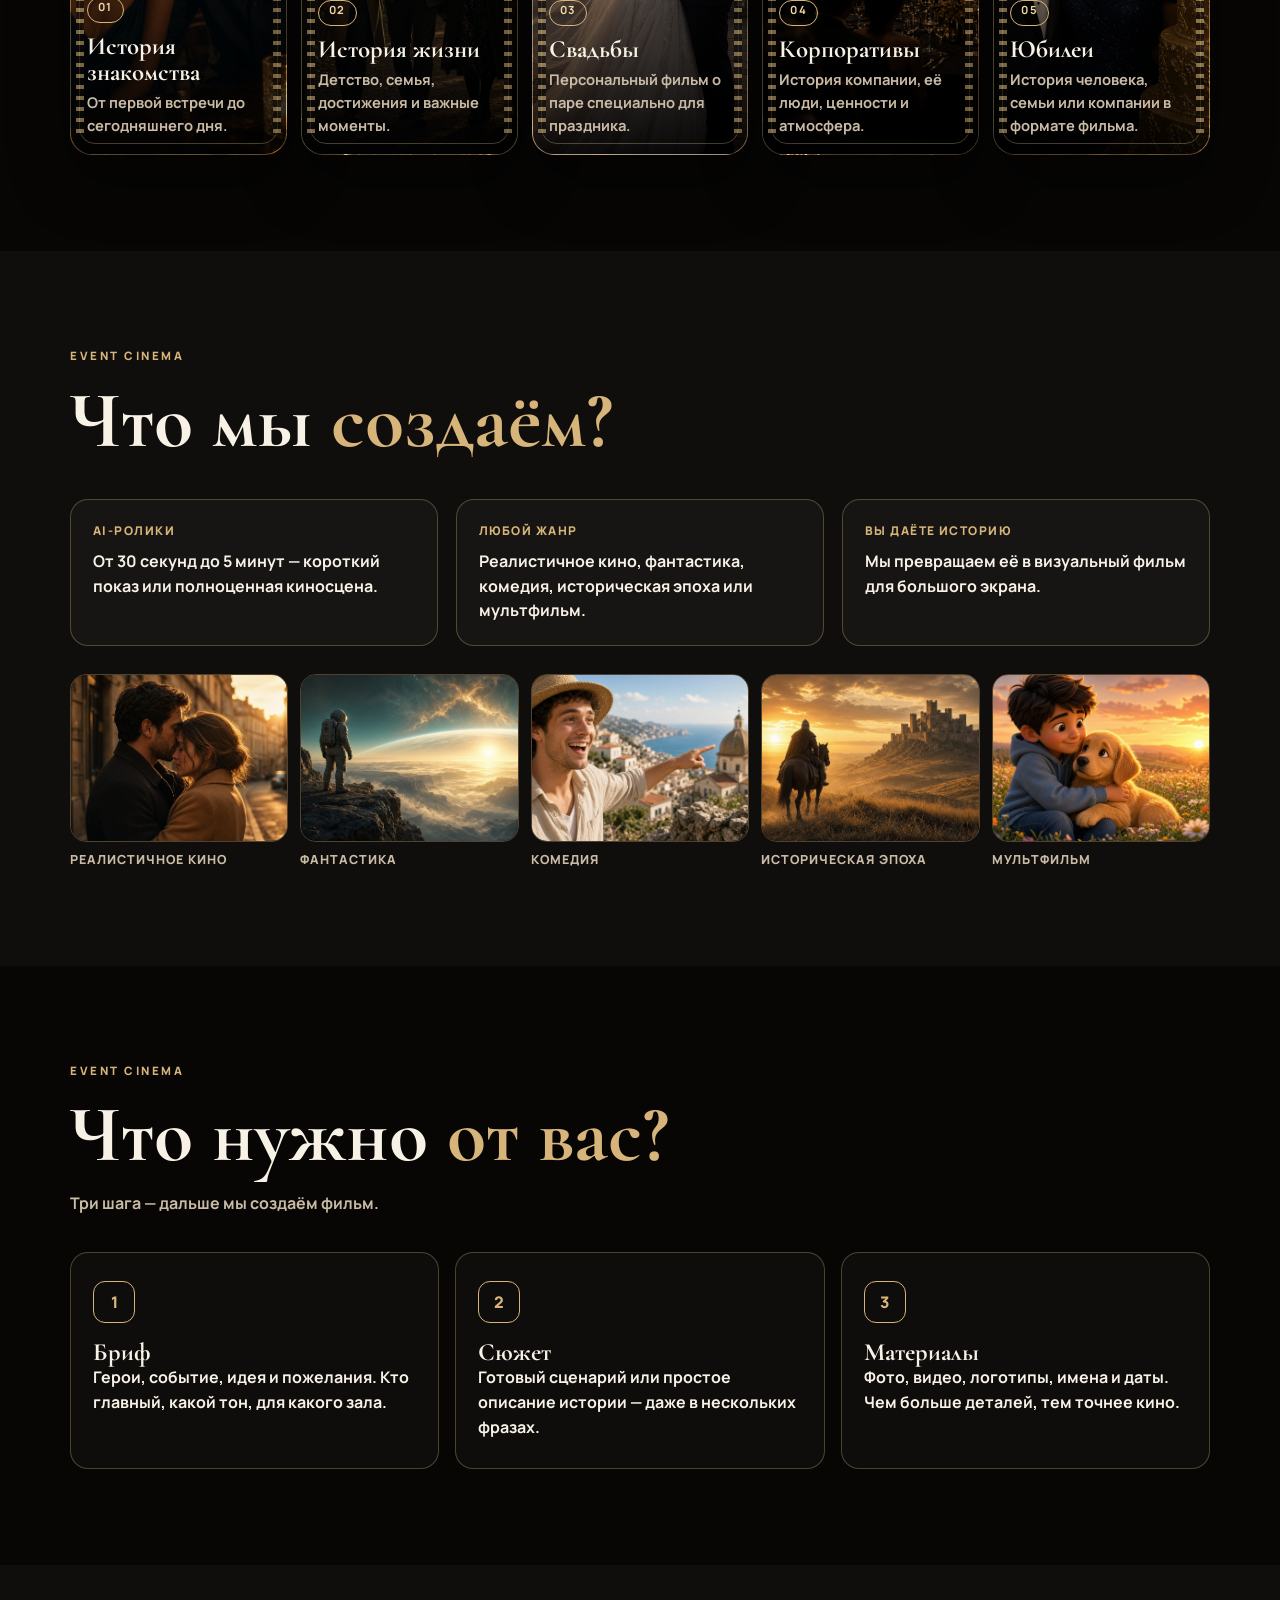
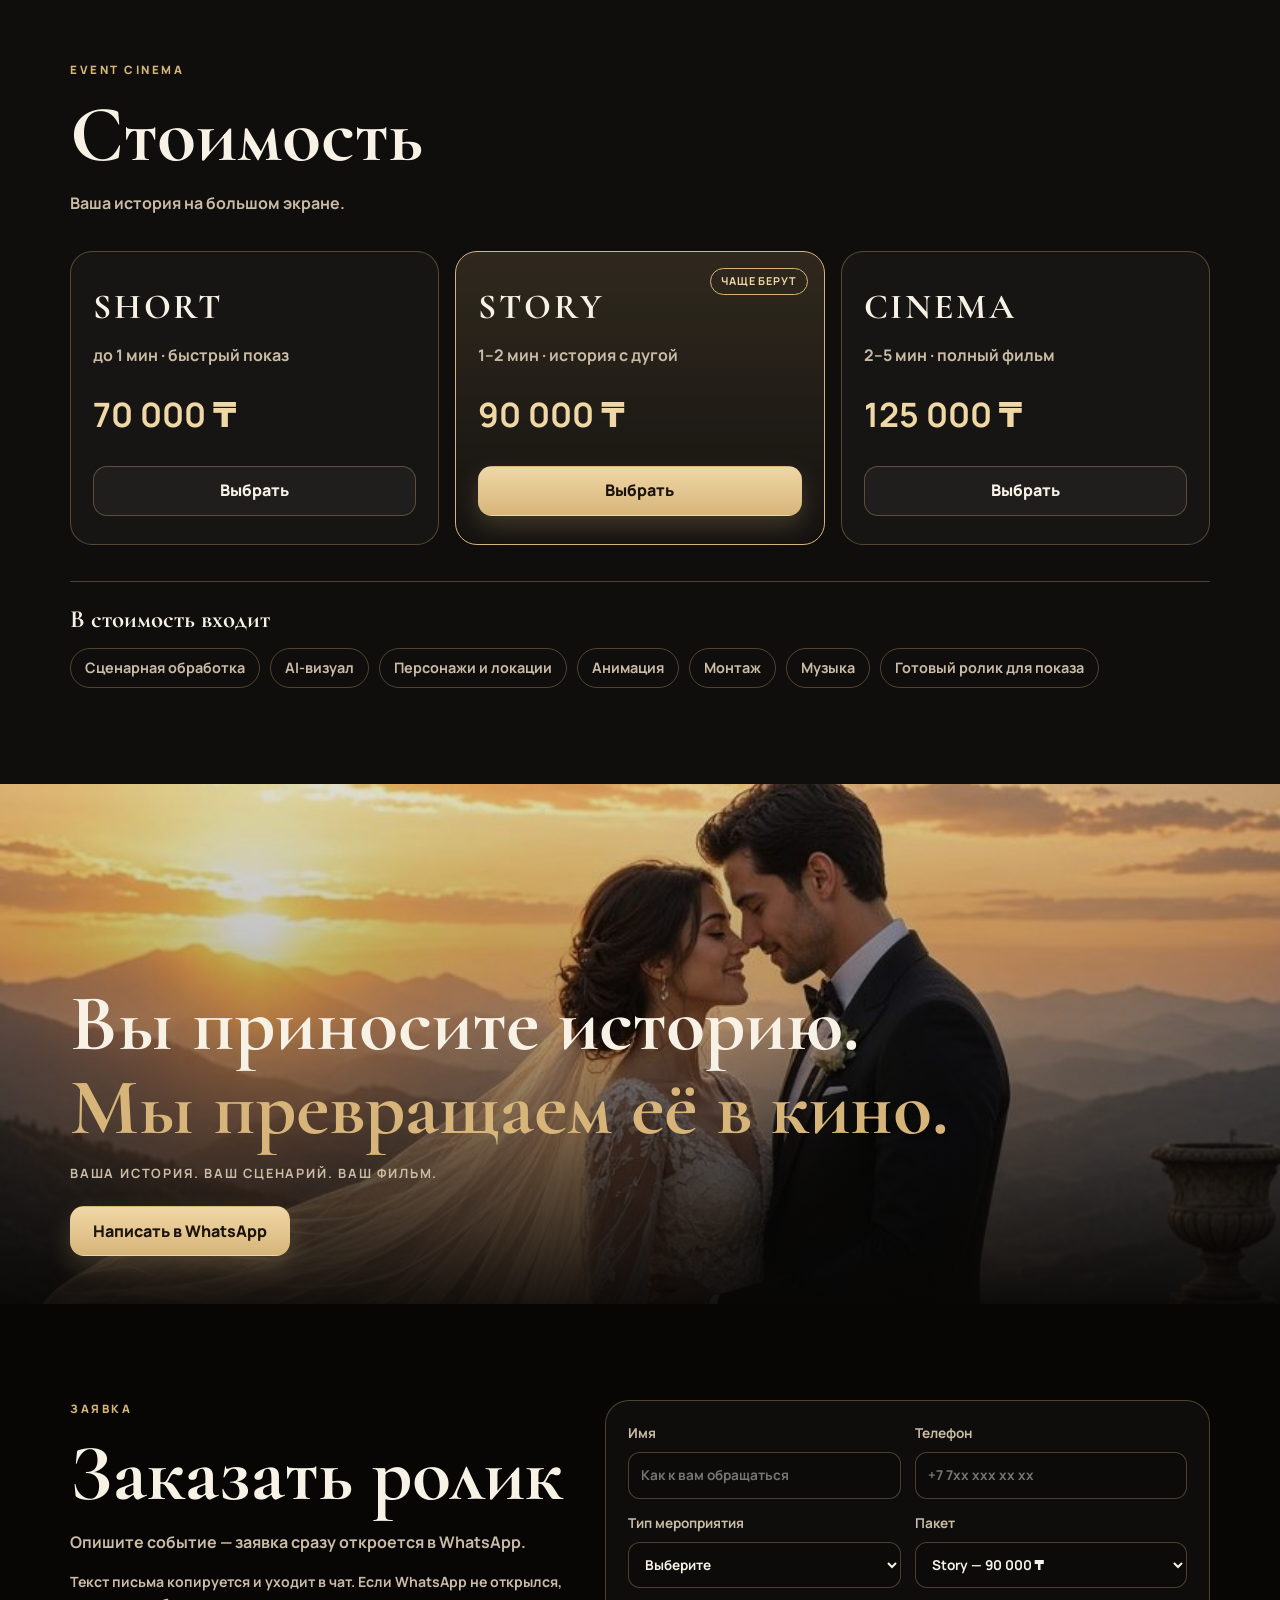
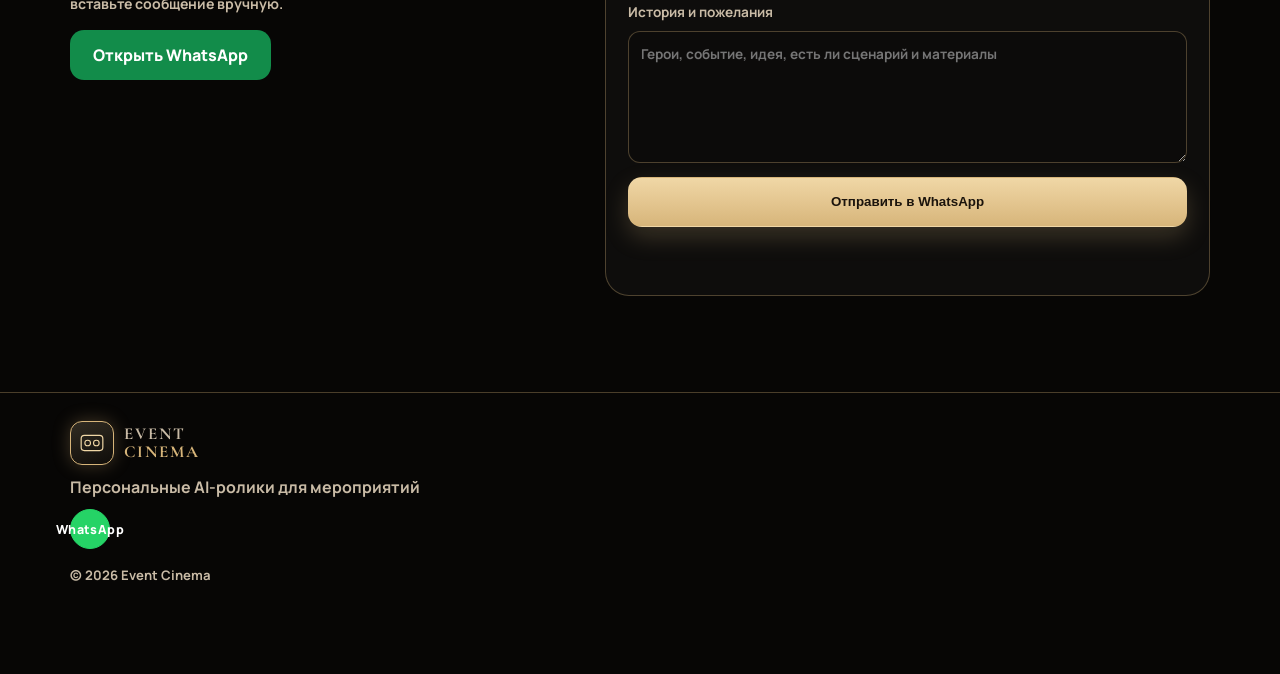
==== commit c7586a34: "Add WhatsApp icon in header" ====
--- a/index.html
+++ b/index.html
@@ -35,10 +35,18 @@
       <a class="nav-pill" href="#brief">Бриф</a>
       <a class="nav-pill" href="#pricing">Стоимость</a>
       <a class="nav-pill nav-cta" href="#order">Заказать</a>
+      <a class="nav-pill nav-wa" href="https://wa.me/qr/BH3BXBMGSPUOH1" aria-label="WhatsApp">
+        <svg viewBox="0 0 24 24" aria-hidden="true"><path fill="currentColor" d="M17.5 14.4c-.3-.1-1.6-.8-1.9-.9-.2-.1-.4-.1-.6.1s-.7.9-.8 1c-.2.1-.3.2-.6.1-1.6-.8-2.7-1.8-3.5-3.3-.1-.3 0-.4.1-.6l.5-.6c.1-.1.1-.3.2-.4 0-.2 0-.4-.1-.5l-.6-1.4c-.2-.4-.4-.4-.6-.4h-.5c-.2 0-.5.1-.8.4-.3.3-1 1-1 2.5s1.1 2.9 1.2 3.1c.2.3 2.1 3.2 5.1 4.4 1.9.8 2.3.7 3.1.6.5-.1 1.6-.6 1.8-1.3.2-.6.2-1.2.1-1.3 0-.2-.2-.2-.5-.3zM12.1 21.8h-.1c-1.8 0-3.6-.5-5.1-1.4L3 21.6l1.2-3.7c-1-1.6-1.5-3.4-1.5-5.3C2.7 6.8 6.9 2.6 12 2.6c2.5 0 4.8 1 6.6 2.7 1.8 1.8 2.7 4.1 2.7 6.6 0 5.2-4.2 9.9-9.2 9.9zm8.2-17C18.2 2.6 15.2 1.4 12 1.4 6.2 1.4 1.4 6.2 1.4 12.1c0 1.9.5 3.8 1.4 5.4L1 23l5.6-1.5c1.6.9 3.4 1.3 5.2 1.3h.1c5.8 0 10.6-4.7 10.6-10.6 0-3.2-1.3-6.2-3.2-8.4z"/></svg>
+      </a>
     </nav>
+    <div class="header-actions">
+      <a class="header-wa" href="https://wa.me/qr/BH3BXBMGSPUOH1" aria-label="WhatsApp">
+        <svg viewBox="0 0 24 24" aria-hidden="true"><path fill="currentColor" d="M17.5 14.4c-.3-.1-1.6-.8-1.9-.9-.2-.1-.4-.1-.6.1s-.7.9-.8 1c-.2.1-.3.2-.6.1-1.6-.8-2.7-1.8-3.5-3.3-.1-.3 0-.4.1-.6l.5-.6c.1-.1.1-.3.2-.4 0-.2 0-.4-.1-.5l-.6-1.4c-.2-.4-.4-.4-.6-.4h-.5c-.2 0-.5.1-.8.4-.3.3-1 1-1 2.5s1.1 2.9 1.2 3.1c.2.3 2.1 3.2 5.1 4.4 1.9.8 2.3.7 3.1.6.5-.1 1.6-.6 1.8-1.3.2-.6.2-1.2.1-1.3 0-.2-.2-.2-.5-.3zM12.1 21.8h-.1c-1.8 0-3.6-.5-5.1-1.4L3 21.6l1.2-3.7c-1-1.6-1.5-3.4-1.5-5.3C2.7 6.8 6.9 2.6 12 2.6c2.5 0 4.8 1 6.6 2.7 1.8 1.8 2.7 4.1 2.7 6.6 0 5.2-4.2 9.9-9.2 9.9zm8.2-17C18.2 2.6 15.2 1.4 12 1.4 6.2 1.4 1.4 6.2 1.4 12.1c0 1.9.5 3.8 1.4 5.4L1 23l5.6-1.5c1.6.9 3.4 1.3 5.2 1.3h.1c5.8 0 10.6-4.7 10.6-10.6 0-3.2-1.3-6.2-3.2-8.4z"/></svg>
+      </a>
     <button class="menu-btn" id="menuBtn" type="button" aria-expanded="false" aria-controls="nav" aria-label="Открыть меню">
       <span></span><span></span><span></span>
     </button>
+    </div>
   </header>
 
   <main id="top">
--- a/styles.css
+++ b/styles.css
@@ -189,35 +189,42 @@
 }
 
 .nav-wa {
-  background: #128c4a;
-  border-color: #1db954;
+  background: #25d366;
+  border-color: #25d366;
   color: #fff;
+  width: 40px;
+  min-width: 40px;
+  padding: 0;
+  border-radius: 50%;
+}
+
+.nav-wa svg,
+.header-wa svg {
+  display: block;
+  width: 18px;
+  height: 18px;
+}
+
+.header-actions {
+  display: flex;
+  align-items: center;
   gap: 8px;
-  min-width: 42px;
-  padding: 0 14px;
-}
-
-.nav-wa svg {
+}
+
+.header-wa {
+  display: none;
+  width: 42px;
+  height: 42px;
+  border-radius: 50%;
+  background: #25d366;
+  color: #fff;
+  align-items: center;
+  justify-content: center;
   flex-shrink: 0;
 }
 
-@media (min-width: 761px) {
-  .header .nav-wa span {
-    position: absolute;
-    width: 1px;
-    height: 1px;
-    overflow: hidden;
-    clip: rect(0 0 0 0);
-  }
-
-  .header .nav-wa {
-    width: 42px;
-    padding: 0;
-    border-radius: 12px;
-  }
-}
-
-.nav-wa:hover {
+.nav-wa:hover,
+.header-wa:hover {
   color: #fff;
 }
 
@@ -855,6 +862,14 @@
     display: flex;
   }
 
+  .header-wa {
+    display: flex;
+  }
+
+  .nav .nav-wa {
+    display: none;
+  }
+
   .nav {
     display: none;
     position: absolute;
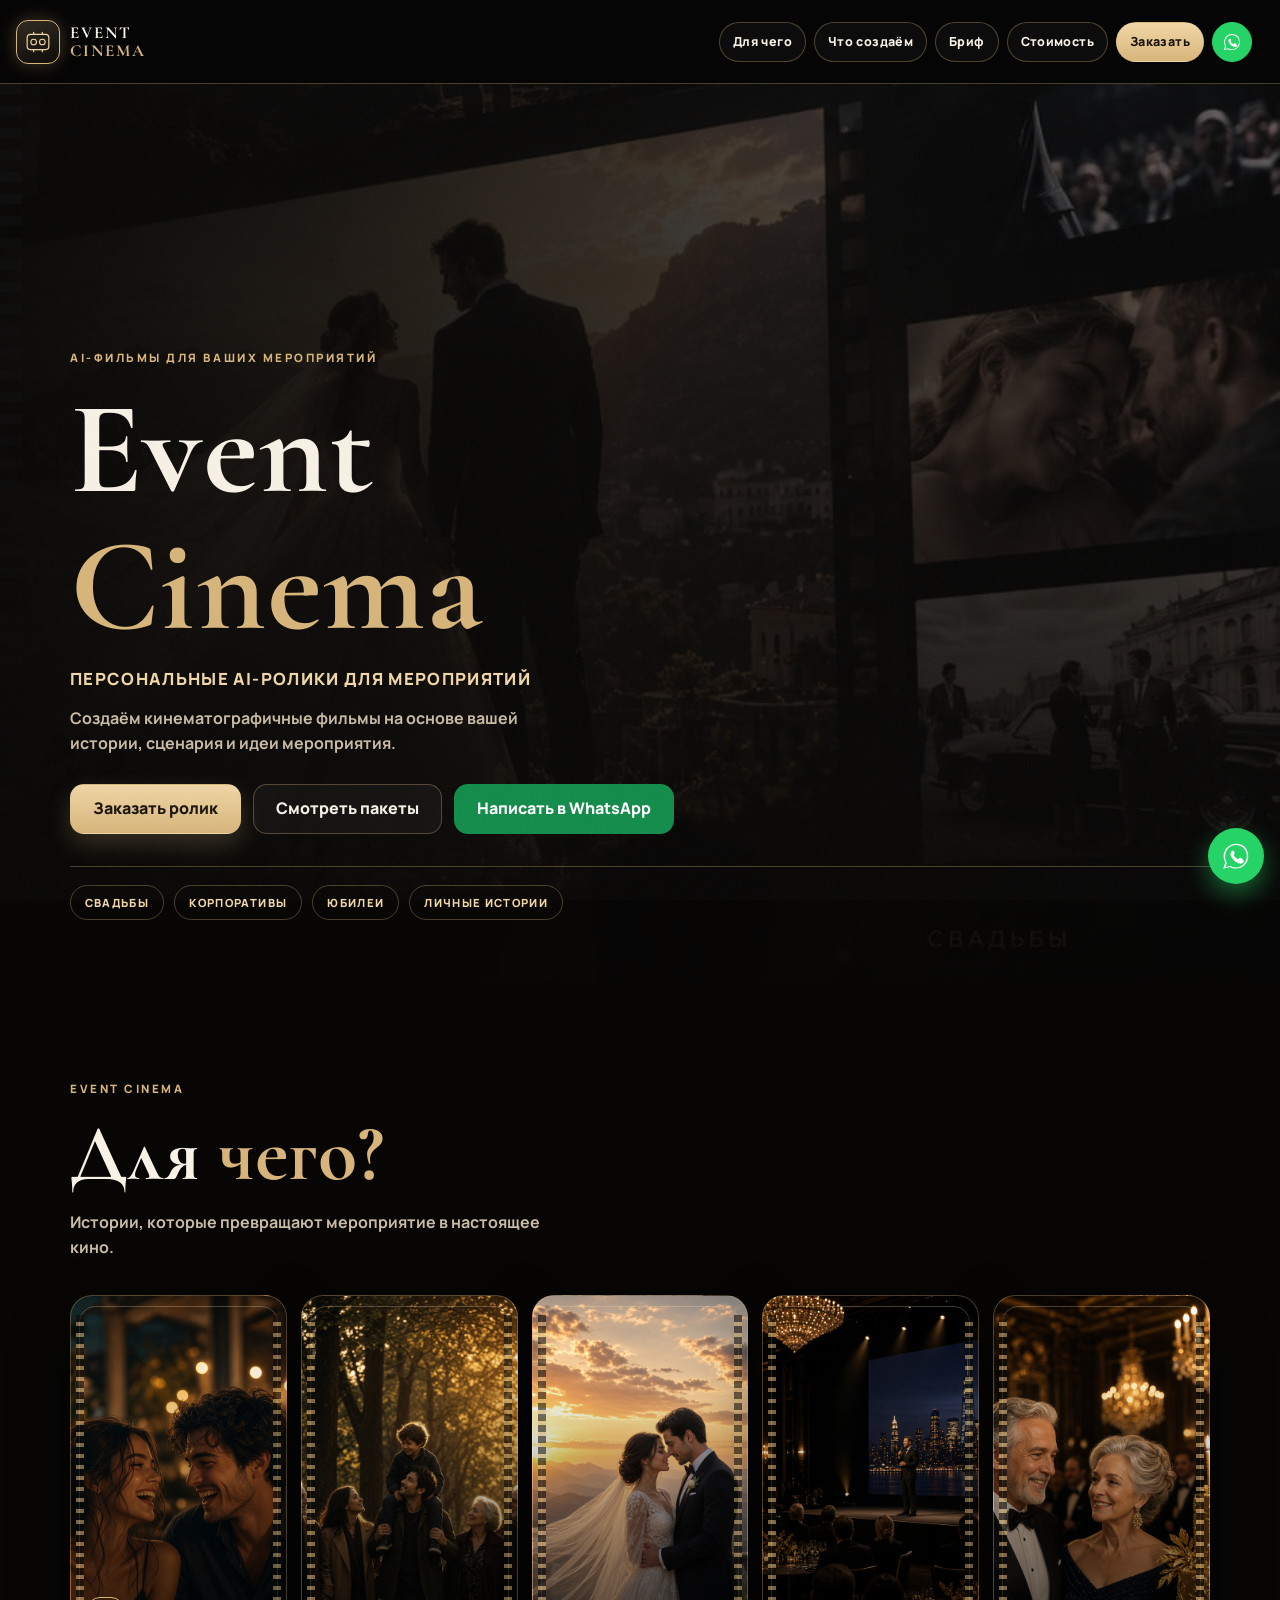
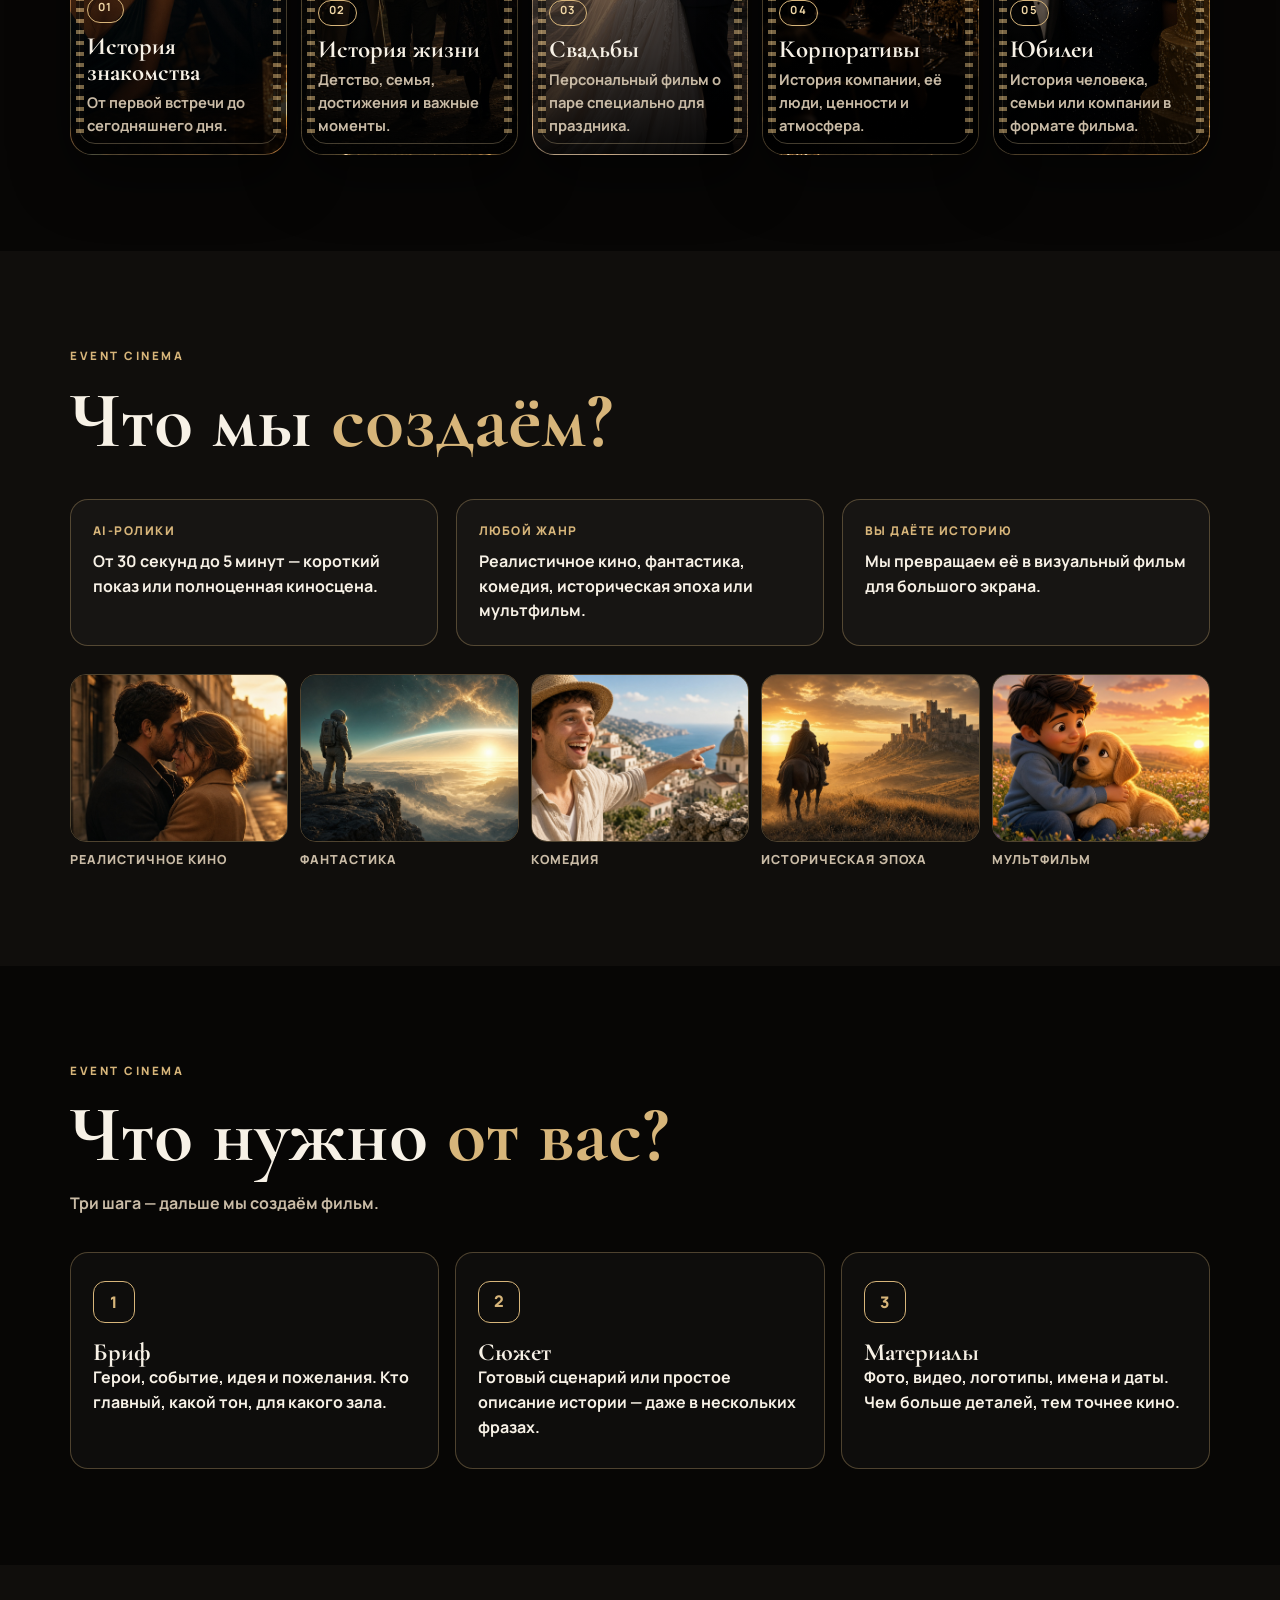
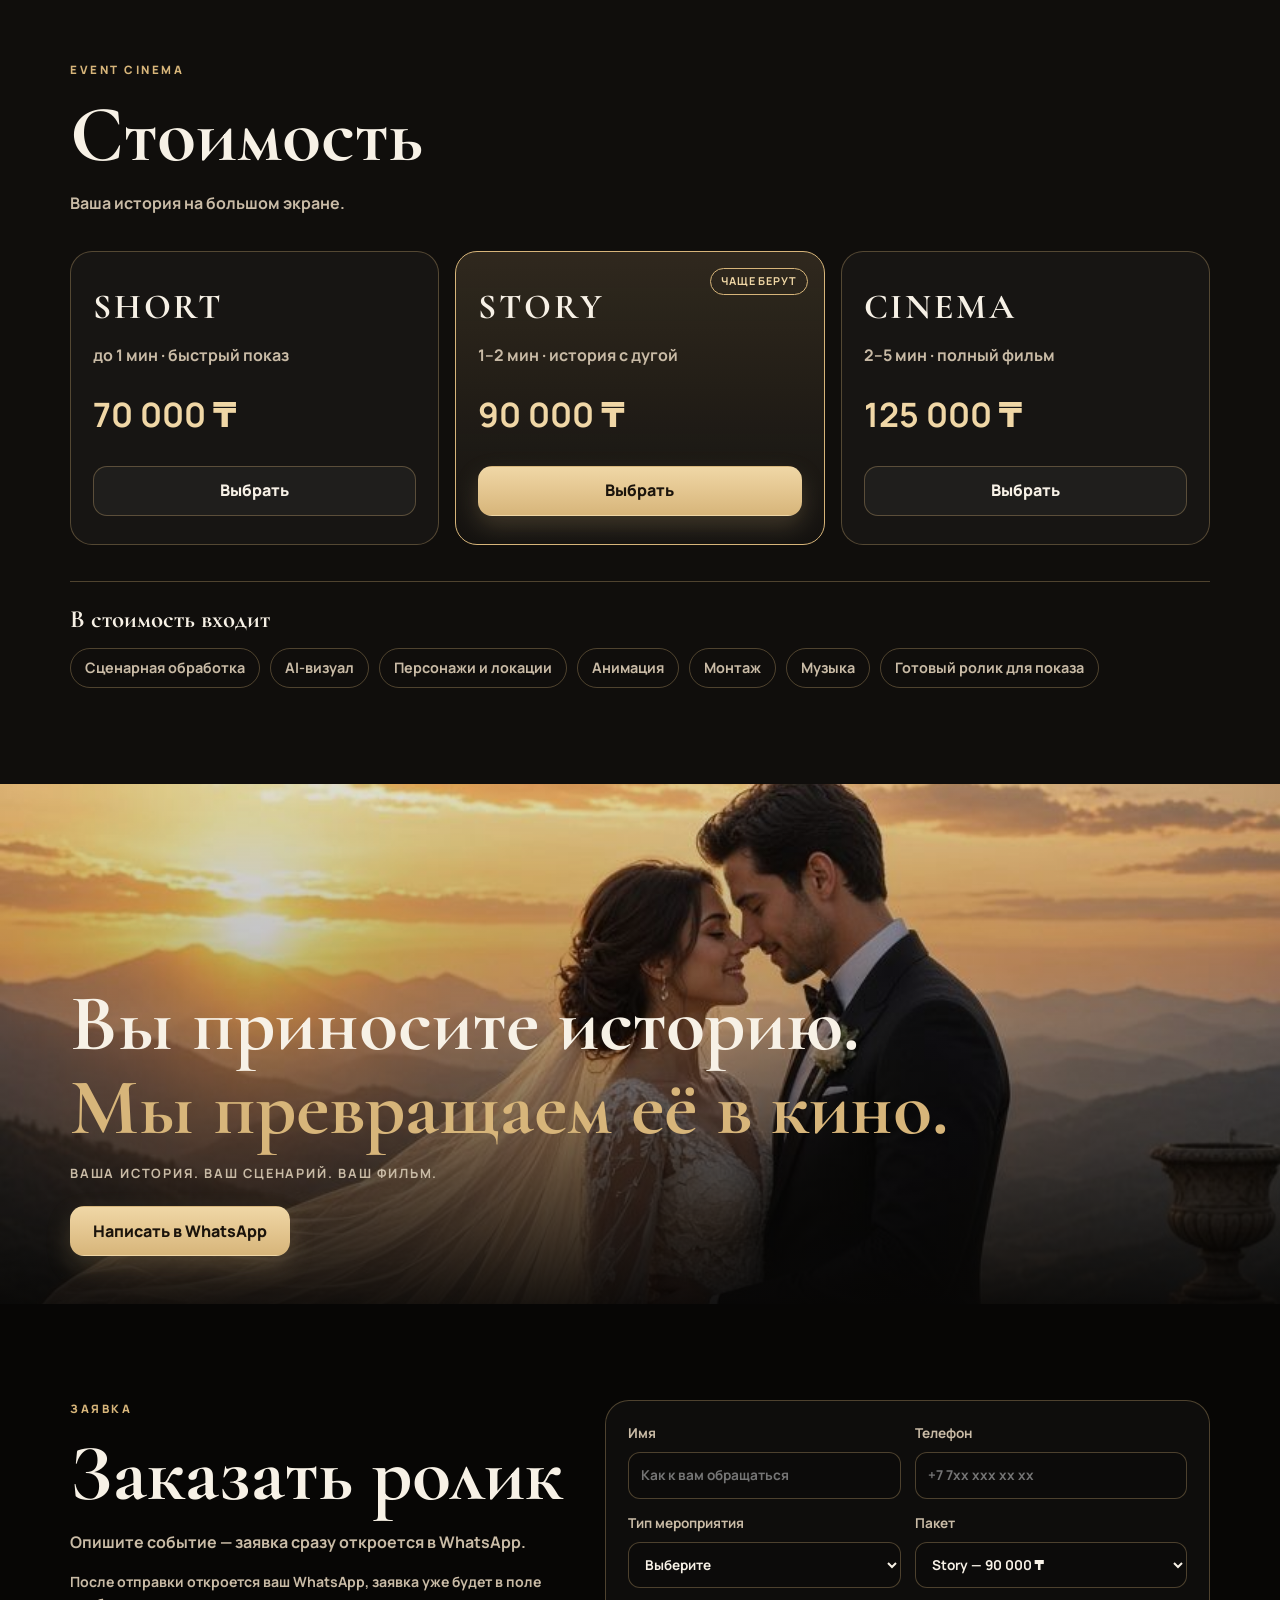
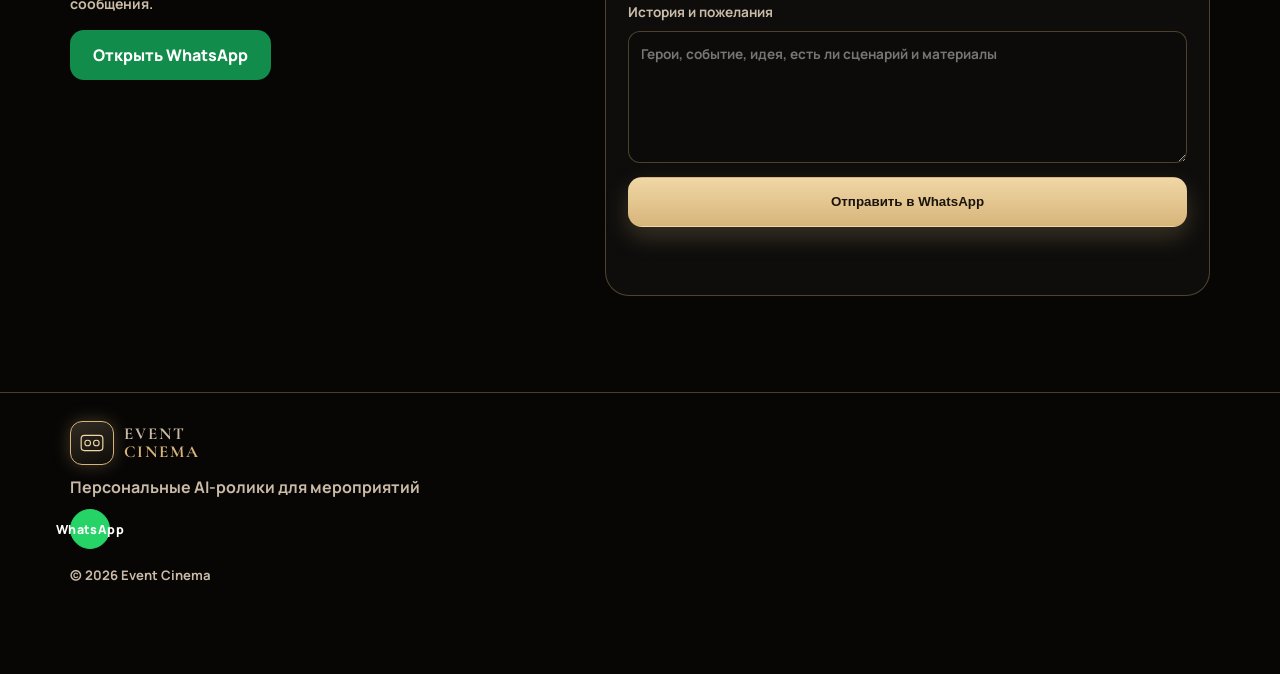
==== commit 99b96446: "Send form orders into WhatsApp chat with prefilled text" ====
--- a/index.html
+++ b/index.html
@@ -35,12 +35,12 @@
       <a class="nav-pill" href="#brief">Бриф</a>
       <a class="nav-pill" href="#pricing">Стоимость</a>
       <a class="nav-pill nav-cta" href="#order">Заказать</a>
-      <a class="nav-pill nav-wa" href="https://wa.me/qr/BH3BXBMGSPUOH1" aria-label="WhatsApp">
+      <a class="nav-pill nav-wa" href="https://wa.me/77064095513" aria-label="WhatsApp">
         <svg viewBox="0 0 24 24" aria-hidden="true"><path fill="currentColor" d="M17.5 14.4c-.3-.1-1.6-.8-1.9-.9-.2-.1-.4-.1-.6.1s-.7.9-.8 1c-.2.1-.3.2-.6.1-1.6-.8-2.7-1.8-3.5-3.3-.1-.3 0-.4.1-.6l.5-.6c.1-.1.1-.3.2-.4 0-.2 0-.4-.1-.5l-.6-1.4c-.2-.4-.4-.4-.6-.4h-.5c-.2 0-.5.1-.8.4-.3.3-1 1-1 2.5s1.1 2.9 1.2 3.1c.2.3 2.1 3.2 5.1 4.4 1.9.8 2.3.7 3.1.6.5-.1 1.6-.6 1.8-1.3.2-.6.2-1.2.1-1.3 0-.2-.2-.2-.5-.3zM12.1 21.8h-.1c-1.8 0-3.6-.5-5.1-1.4L3 21.6l1.2-3.7c-1-1.6-1.5-3.4-1.5-5.3C2.7 6.8 6.9 2.6 12 2.6c2.5 0 4.8 1 6.6 2.7 1.8 1.8 2.7 4.1 2.7 6.6 0 5.2-4.2 9.9-9.2 9.9zm8.2-17C18.2 2.6 15.2 1.4 12 1.4 6.2 1.4 1.4 6.2 1.4 12.1c0 1.9.5 3.8 1.4 5.4L1 23l5.6-1.5c1.6.9 3.4 1.3 5.2 1.3h.1c5.8 0 10.6-4.7 10.6-10.6 0-3.2-1.3-6.2-3.2-8.4z"/></svg>
       </a>
     </nav>
     <div class="header-actions">
-      <a class="header-wa" href="https://wa.me/qr/BH3BXBMGSPUOH1" aria-label="WhatsApp">
+      <a class="header-wa" href="https://wa.me/77064095513" aria-label="WhatsApp">
         <svg viewBox="0 0 24 24" aria-hidden="true"><path fill="currentColor" d="M17.5 14.4c-.3-.1-1.6-.8-1.9-.9-.2-.1-.4-.1-.6.1s-.7.9-.8 1c-.2.1-.3.2-.6.1-1.6-.8-2.7-1.8-3.5-3.3-.1-.3 0-.4.1-.6l.5-.6c.1-.1.1-.3.2-.4 0-.2 0-.4-.1-.5l-.6-1.4c-.2-.4-.4-.4-.6-.4h-.5c-.2 0-.5.1-.8.4-.3.3-1 1-1 2.5s1.1 2.9 1.2 3.1c.2.3 2.1 3.2 5.1 4.4 1.9.8 2.3.7 3.1.6.5-.1 1.6-.6 1.8-1.3.2-.6.2-1.2.1-1.3 0-.2-.2-.2-.5-.3zM12.1 21.8h-.1c-1.8 0-3.6-.5-5.1-1.4L3 21.6l1.2-3.7c-1-1.6-1.5-3.4-1.5-5.3C2.7 6.8 6.9 2.6 12 2.6c2.5 0 4.8 1 6.6 2.7 1.8 1.8 2.7 4.1 2.7 6.6 0 5.2-4.2 9.9-9.2 9.9zm8.2-17C18.2 2.6 15.2 1.4 12 1.4 6.2 1.4 1.4 6.2 1.4 12.1c0 1.9.5 3.8 1.4 5.4L1 23l5.6-1.5c1.6.9 3.4 1.3 5.2 1.3h.1c5.8 0 10.6-4.7 10.6-10.6 0-3.2-1.3-6.2-3.2-8.4z"/></svg>
       </a>
     <button class="menu-btn" id="menuBtn" type="button" aria-expanded="false" aria-controls="nav" aria-label="Открыть меню">
@@ -66,7 +66,7 @@
           <div class="hero-actions">
             <a class="btn btn-gold" href="#order">Заказать ролик</a>
             <a class="btn btn-ghost" href="#pricing">Смотреть пакеты</a>
-            <a class="btn btn-wa" href="https://wa.me/qr/BH3BXBMGSPUOH1" target="_blank" rel="noopener">Написать в WhatsApp</a>
+            <a class="btn btn-wa" href="https://wa.me/77064095513" target="_blank" rel="noopener">Написать в WhatsApp</a>
           </div>
         </div>
         <ul class="hero-tags reveal">
@@ -250,7 +250,7 @@
       <div class="container cta-inner reveal">
         <h2>Вы приносите историю.<br><span class="gold">Мы превращаем её в кино.</span></h2>
         <p>Ваша история. Ваш сценарий. Ваш фильм.</p>
-        <a class="btn btn-gold" href="https://wa.me/qr/BH3BXBMGSPUOH1" target="_blank" rel="noopener">Написать в WhatsApp</a>
+        <a class="btn btn-gold" href="https://wa.me/77064095513" target="_blank" rel="noopener">Написать в WhatsApp</a>
       </div>
     </section>
 
@@ -260,8 +260,8 @@
           <p class="eyebrow">Заявка</p>
           <h2>Заказать ролик</h2>
           <p class="section-lead">Опишите событие — заявка сразу откроется в WhatsApp.</p>
-          <p class="fineprint" id="contactHint">Текст письма копируется и уходит в чат. Если WhatsApp не открылся, вставьте сообщение вручную.</p>
-          <a class="btn btn-wa" href="https://wa.me/qr/BH3BXBMGSPUOH1" target="_blank" rel="noopener">Открыть WhatsApp</a>
+          <p class="fineprint" id="contactHint">После отправки откроется ваш WhatsApp, заявка уже будет в поле сообщения.</p>
+          <a class="btn btn-wa" href="https://wa.me/77064095513" target="_blank" rel="noopener">Открыть WhatsApp</a>
         </div>
         <form class="order-form reveal" id="orderForm">
           <label>
@@ -299,6 +299,11 @@
           </label>
           <button class="btn btn-gold full" type="submit">Отправить в WhatsApp</button>
           <p class="form-status" id="formStatus" role="status"></p>
+          <div class="order-result" id="orderResult" hidden>
+            <p>Заявка уходит в WhatsApp. Если поле пустое — нажмите «Скопировать ещё раз» и вставьте в чат.</p>
+            <textarea id="orderMessage" rows="8" readonly></textarea>
+            <button class="btn btn-ghost full" type="button" id="copyOrder">Скопировать ещё раз</button>
+          </div>
         </form>
       </div>
     </section>
@@ -317,12 +322,12 @@
         <span class="logo-text"><b>Event</b> <span>Cinema</span></span>
       </a>
       <p>Персональные AI-ролики для мероприятий</p>
-      <a class="nav-pill nav-wa" href="https://wa.me/qr/BH3BXBMGSPUOH1" target="_blank" rel="noopener">WhatsApp</a>
+      <a class="nav-pill nav-wa" href="https://wa.me/77064095513" target="_blank" rel="noopener">WhatsApp</a>
       <p class="copy">© <span id="year"></span> Event Cinema</p>
     </div>
   </footer>
 
-  <a class="wa-float" href="https://wa.me/qr/BH3BXBMGSPUOH1" aria-label="Написать в WhatsApp">
+  <a class="wa-float" href="https://wa.me/77064095513" aria-label="Написать в WhatsApp">
     <svg viewBox="0 0 24 24" aria-hidden="true"><path fill="currentColor" d="M17.5 14.4c-.3-.1-1.6-.8-1.9-.9-.2-.1-.4-.1-.6.1s-.7.9-.8 1c-.2.1-.3.2-.6.1-1.6-.8-2.7-1.8-3.5-3.3-.1-.3 0-.4.1-.6l.5-.6c.1-.1.1-.3.2-.4 0-.2 0-.4-.1-.5l-.6-1.4c-.2-.4-.4-.4-.6-.4h-.5c-.2 0-.5.1-.8.4-.3.3-1 1-1 2.5s1.1 2.9 1.2 3.1c.2.3 2.1 3.2 5.1 4.4 1.9.8 2.3.7 3.1.6.5-.1 1.6-.6 1.8-1.3.2-.6.2-1.2.1-1.3 0-.2-.2-.2-.5-.3zM12.1 21.8h-.1c-1.8 0-3.6-.5-5.1-1.4L3 21.6l1.2-3.7c-1-1.6-1.5-3.4-1.5-5.3C2.7 6.8 6.9 2.6 12 2.6c2.5 0 4.8 1 6.6 2.7 1.8 1.8 2.7 4.1 2.7 6.6 0 5.2-4.2 9.9-9.2 9.9zm8.2-17C18.2 2.6 15.2 1.4 12 1.4 6.2 1.4 1.4 6.2 1.4 12.1c0 1.9.5 3.8 1.4 5.4L1 23l5.6-1.5c1.6.9 3.4 1.3 5.2 1.3h.1c5.8 0 10.6-4.7 10.6-10.6 0-3.2-1.3-6.2-3.2-8.4z"/></svg>
   </a>
 
--- a/styles.css
+++ b/styles.css
@@ -751,6 +751,24 @@
   margin: 16px 0;
 }
 
+.order-result {
+  grid-column: 1 / -1;
+  display: grid;
+  gap: 10px;
+}
+
+.order-result[hidden] {
+  display: none;
+}
+
+.order-result p {
+  color: var(--gold-2);
+}
+
+.order-result textarea {
+  min-height: 160px;
+}
+
 .footer {
   border-top: 1px solid var(--line);
   padding: 28px 0 88px;
